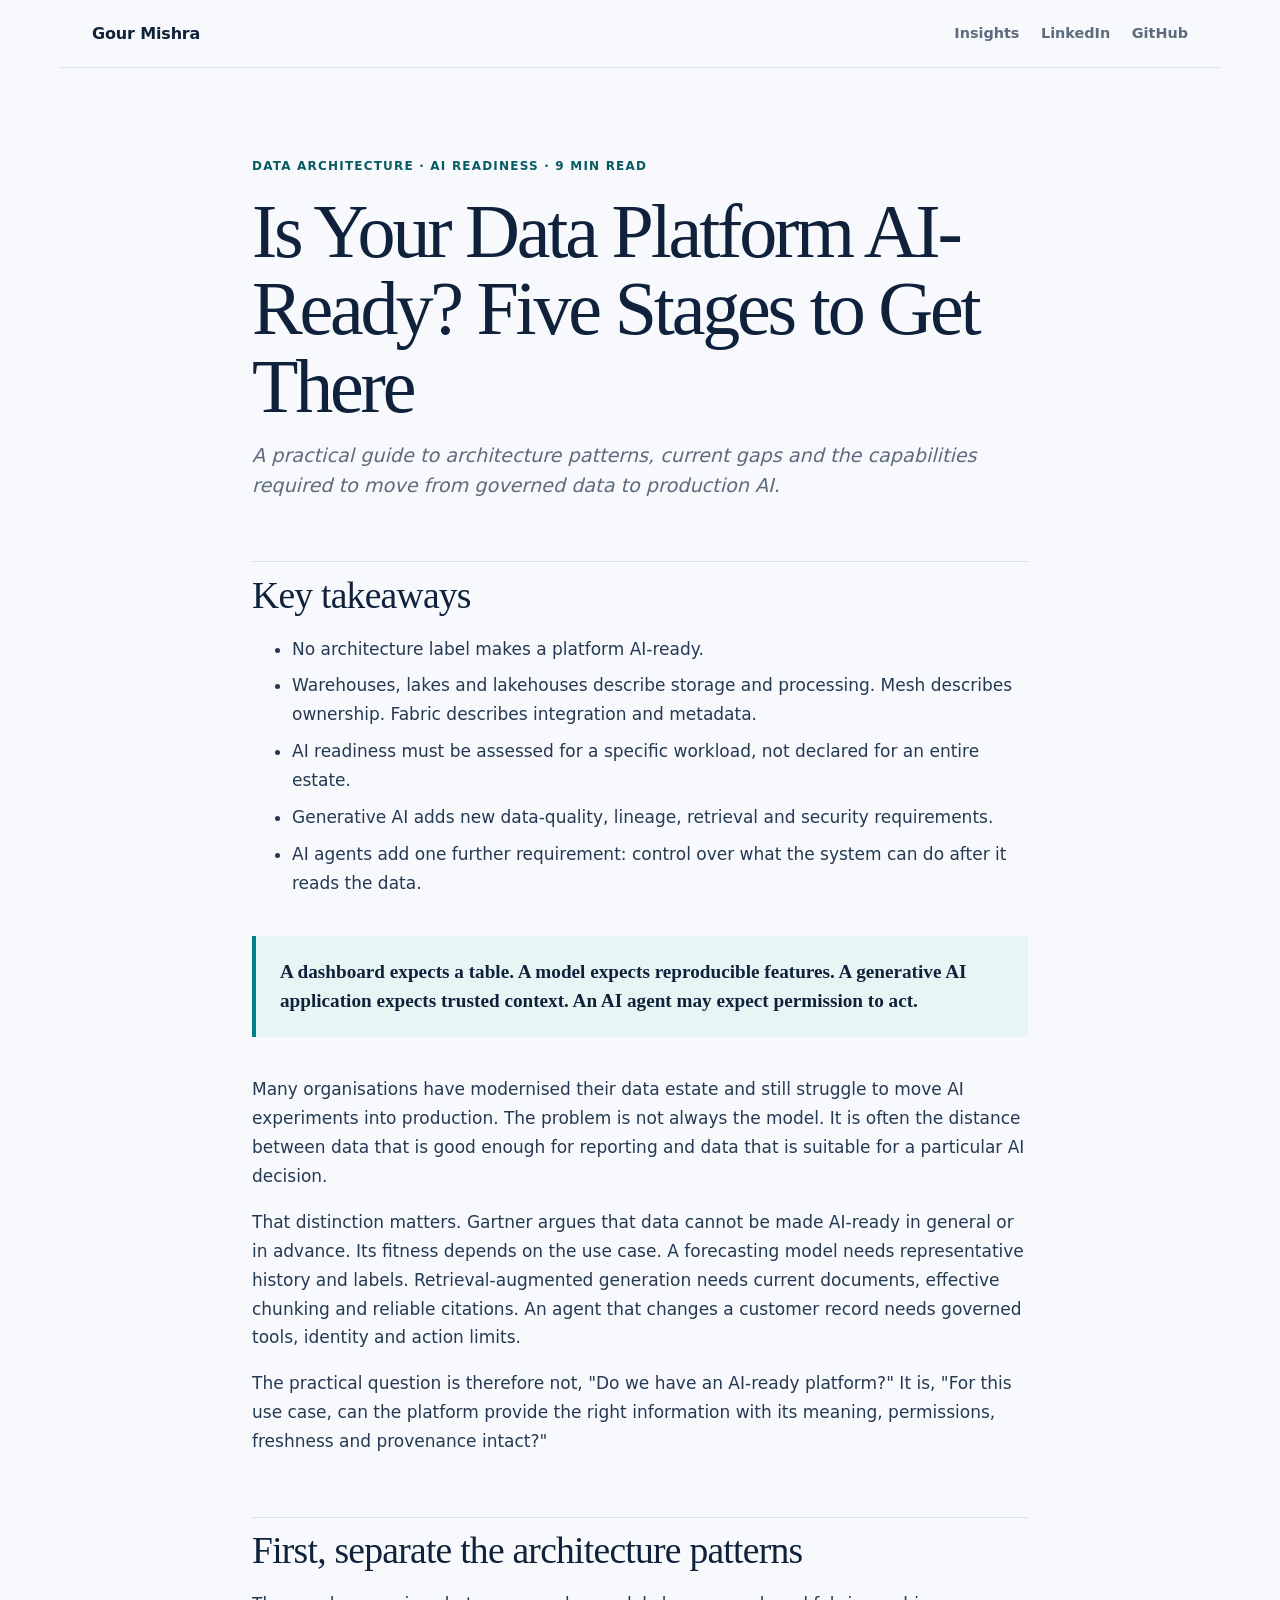
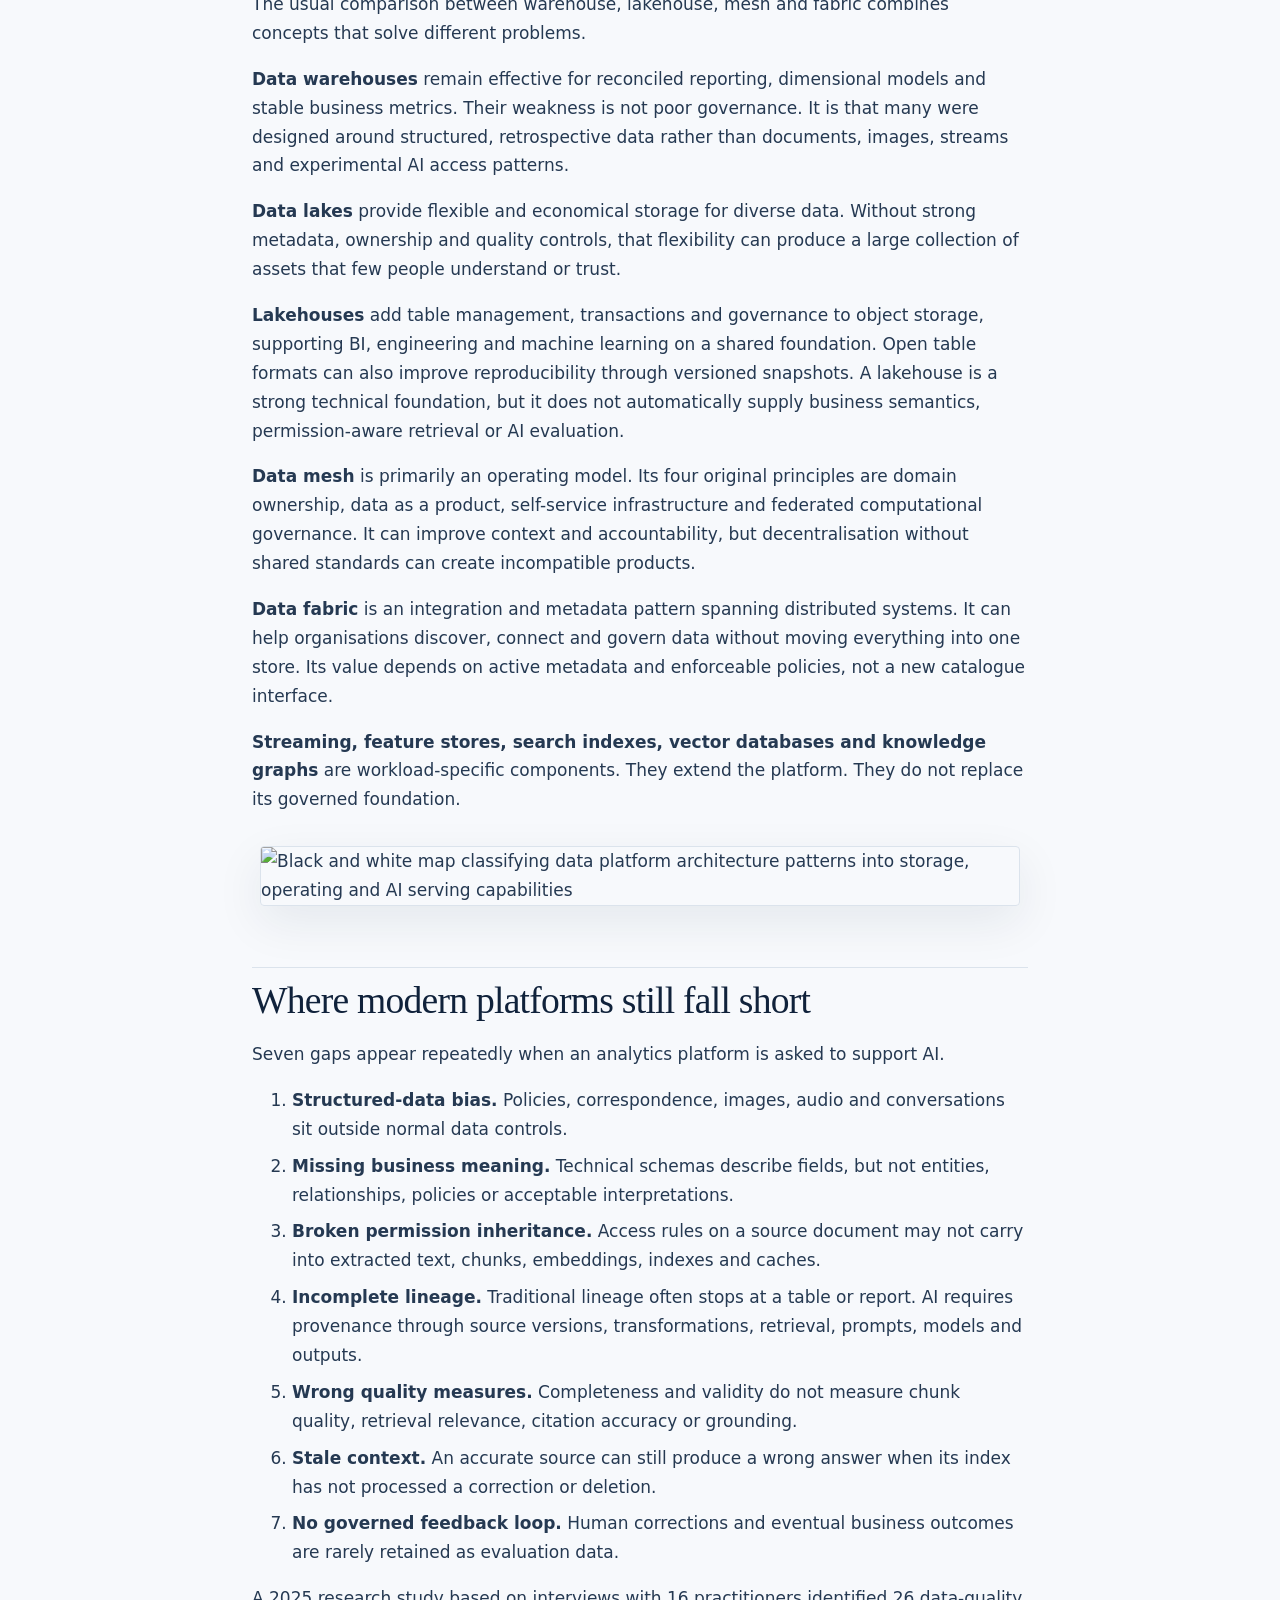
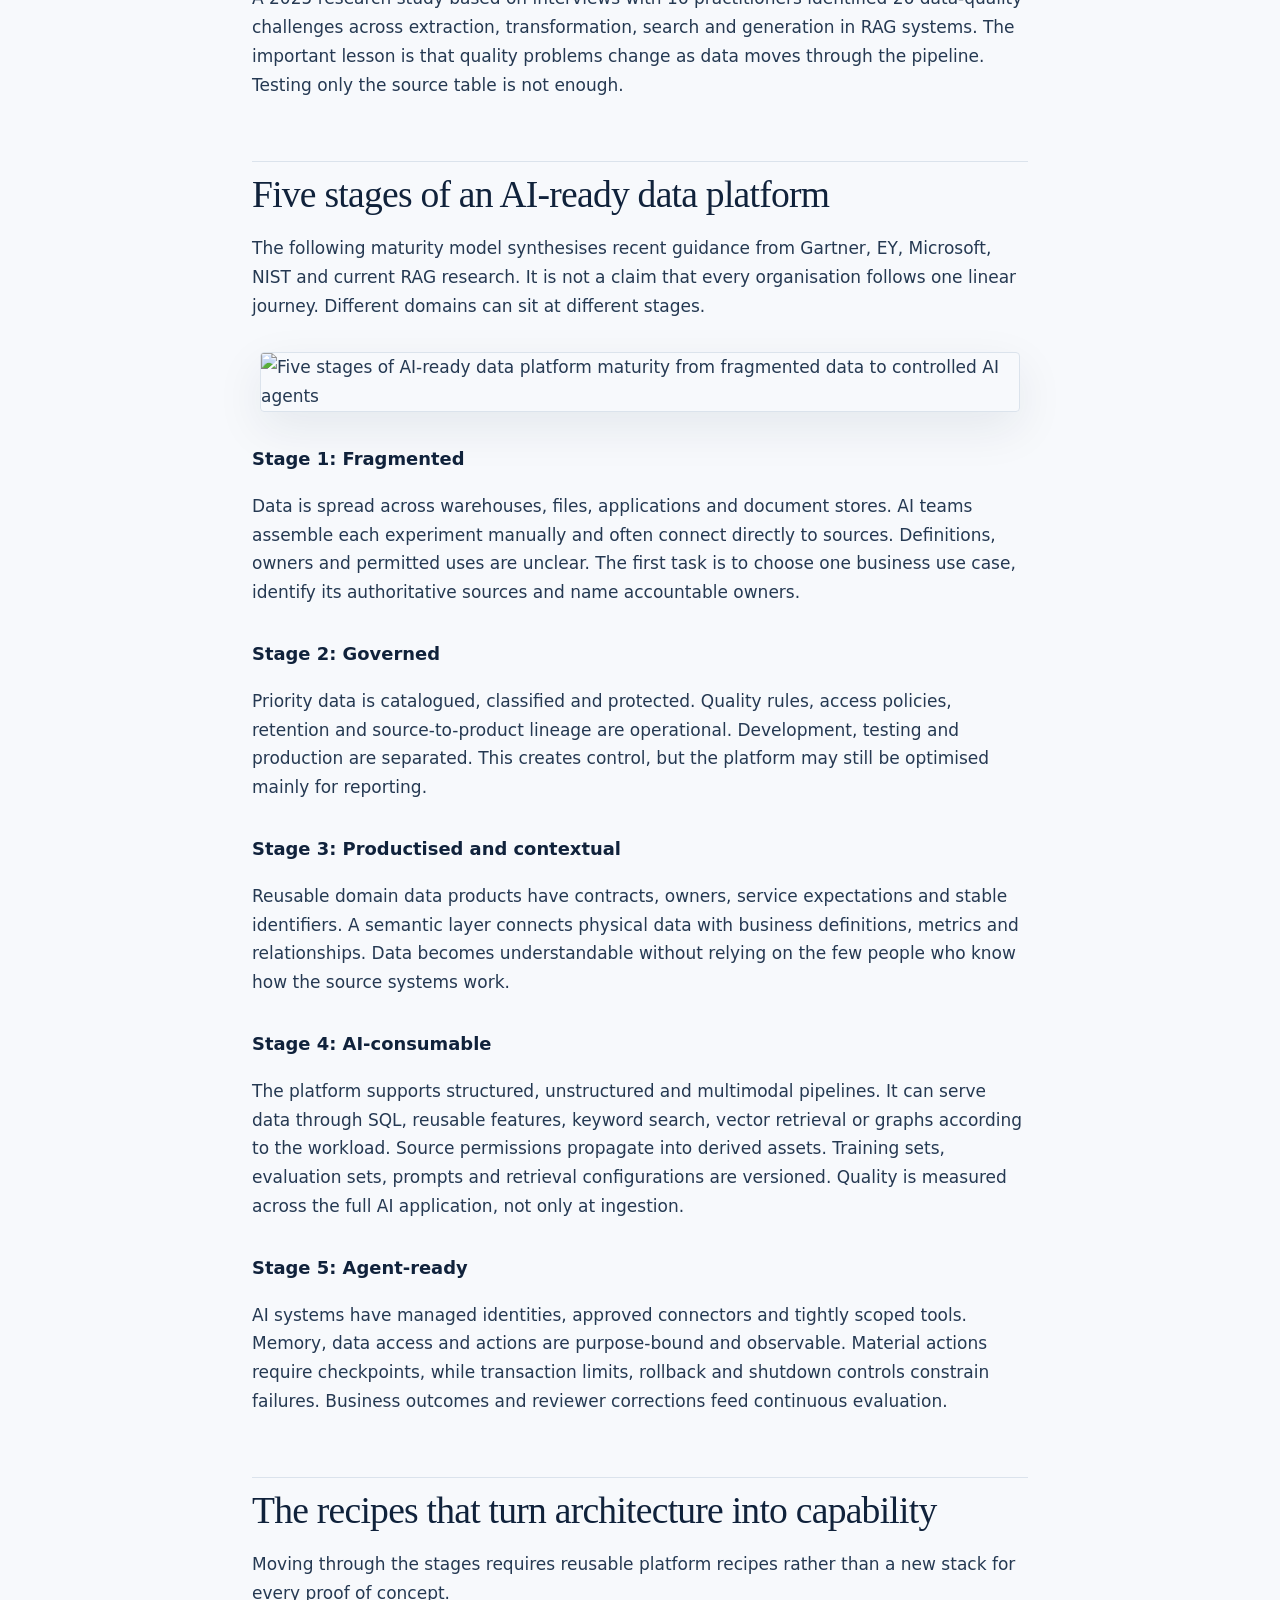
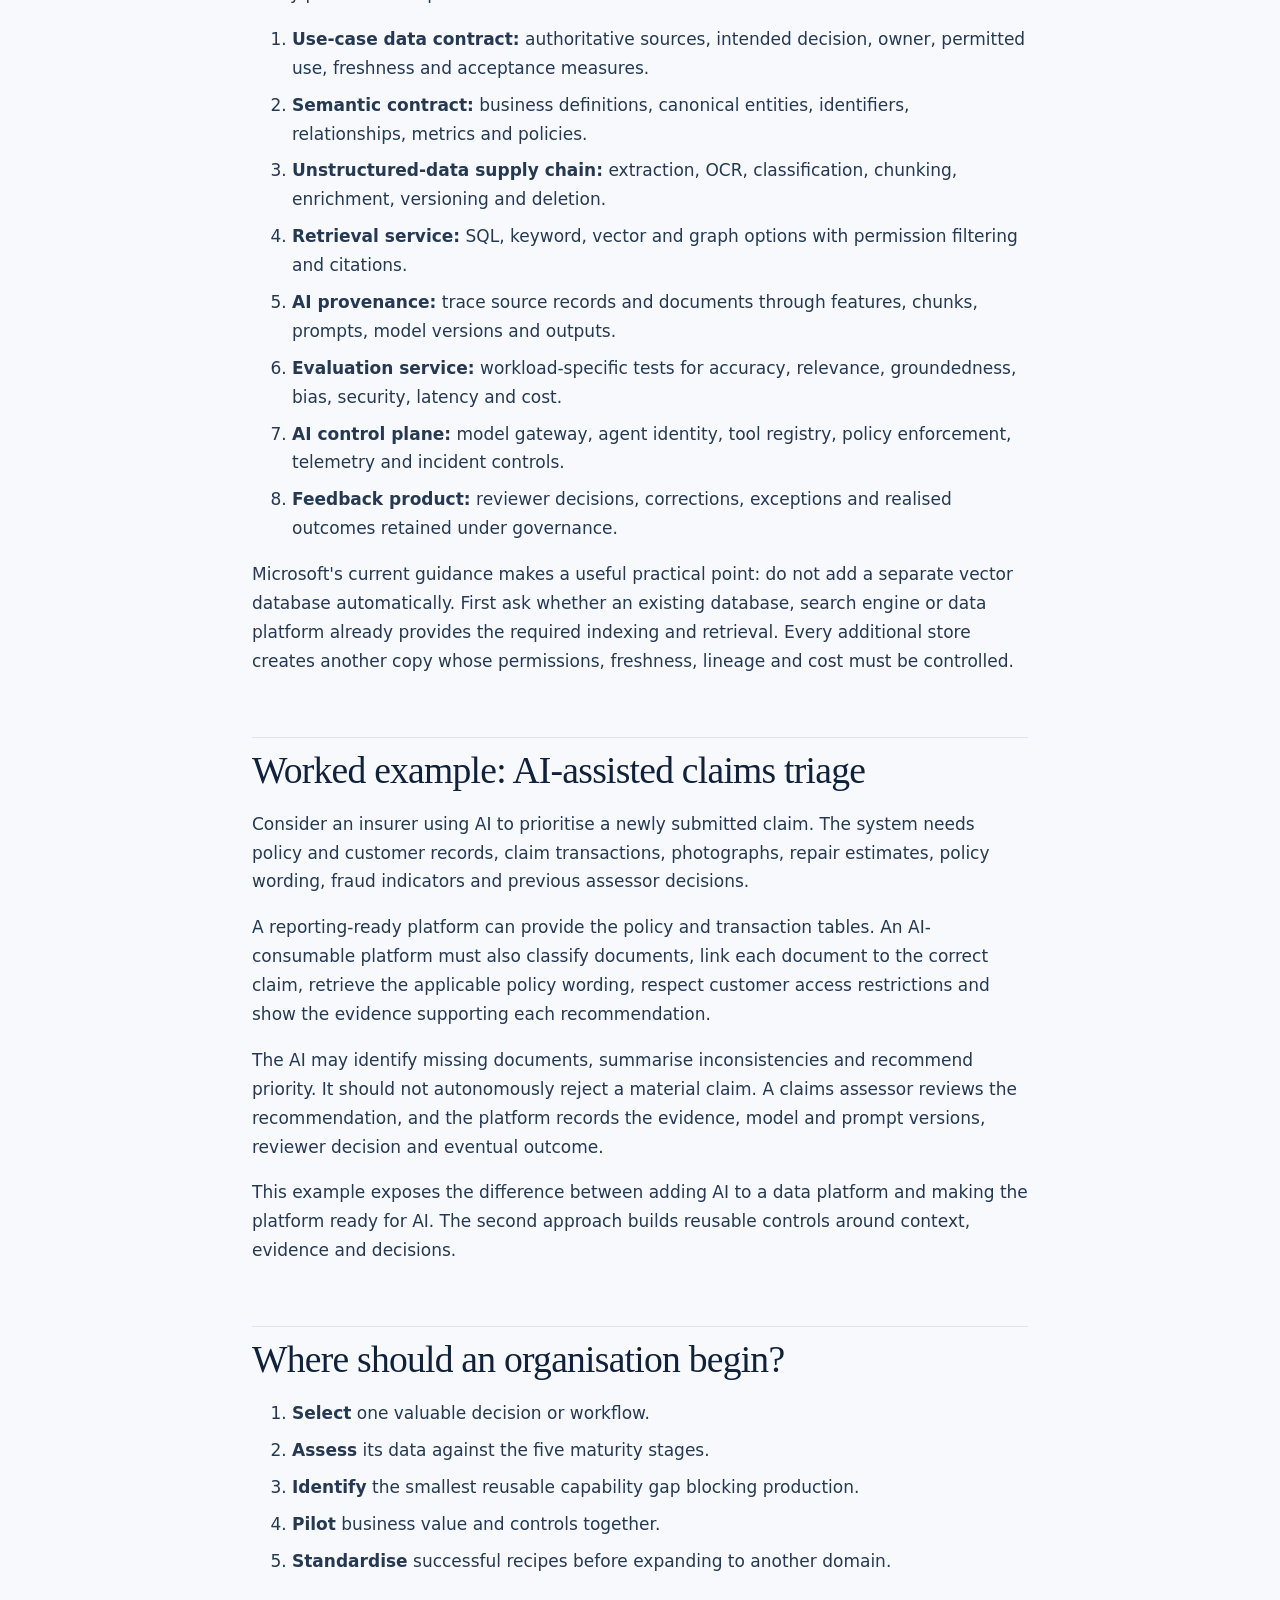
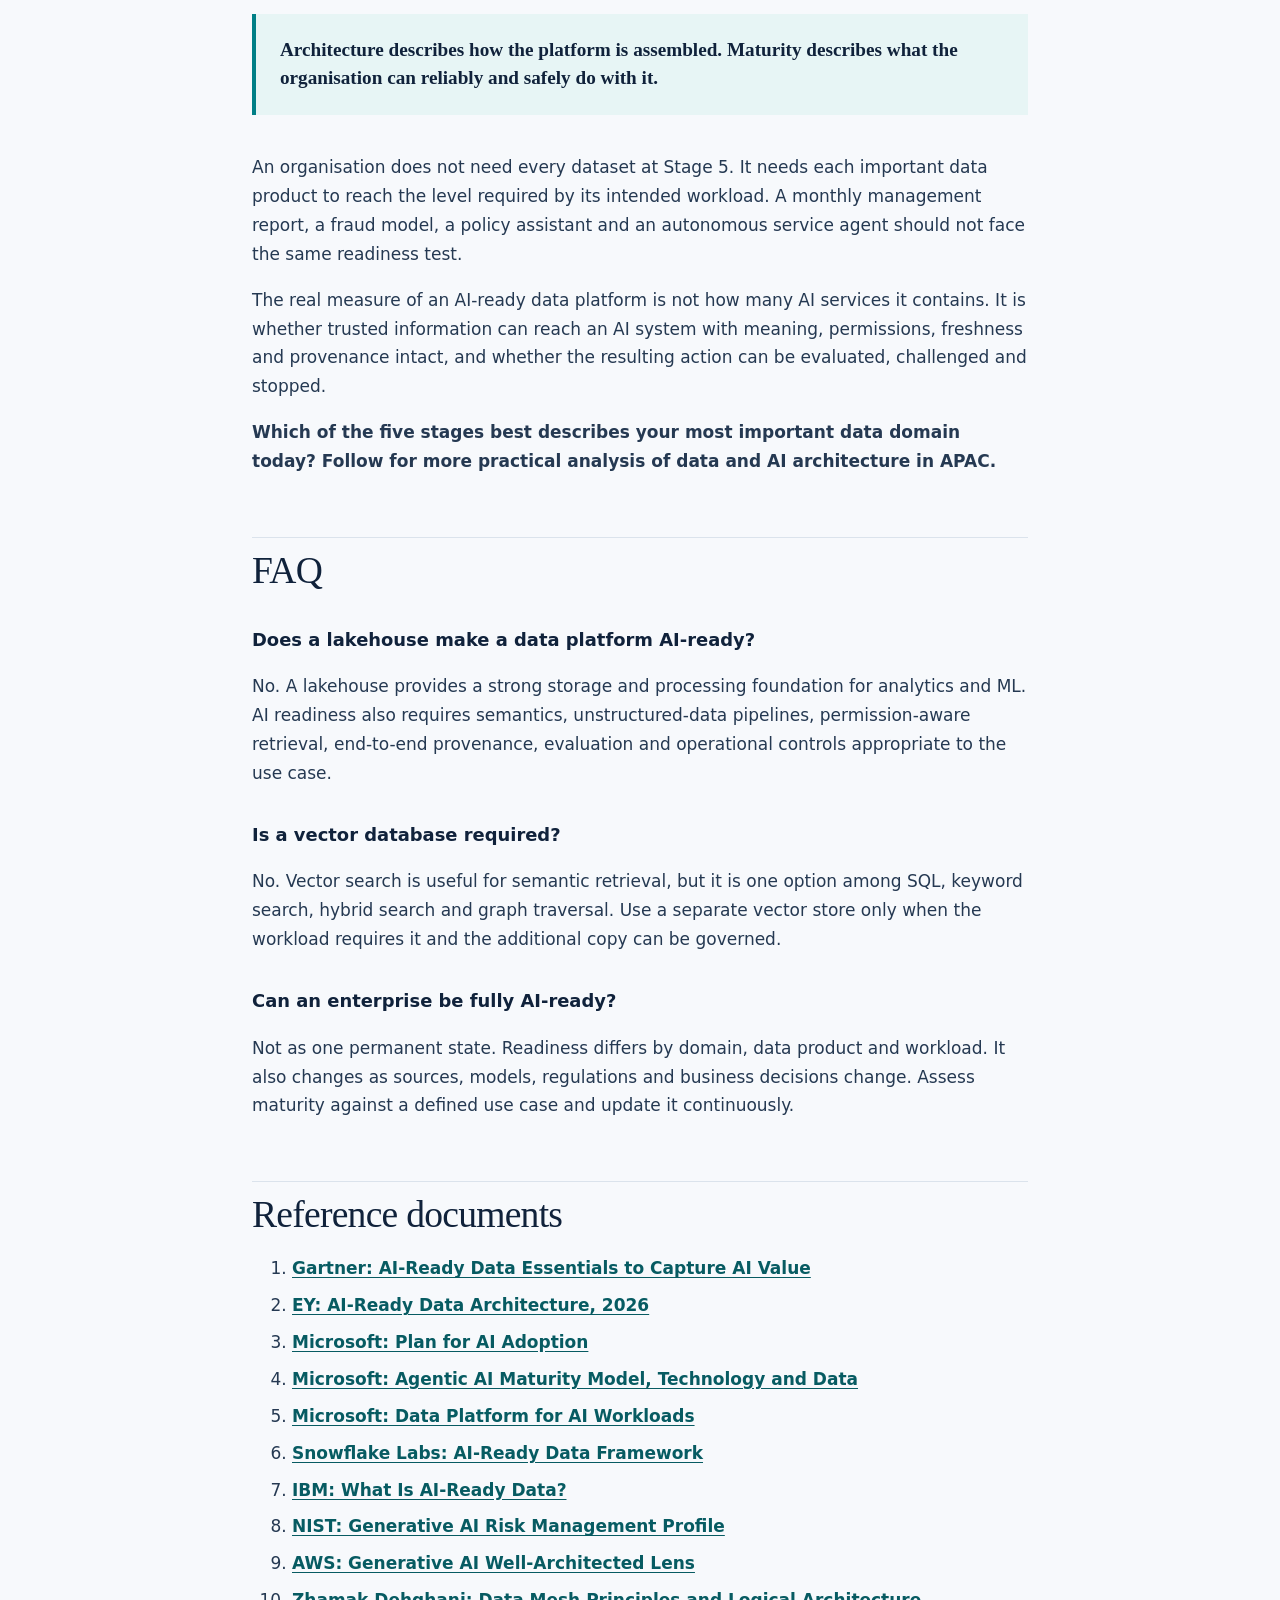
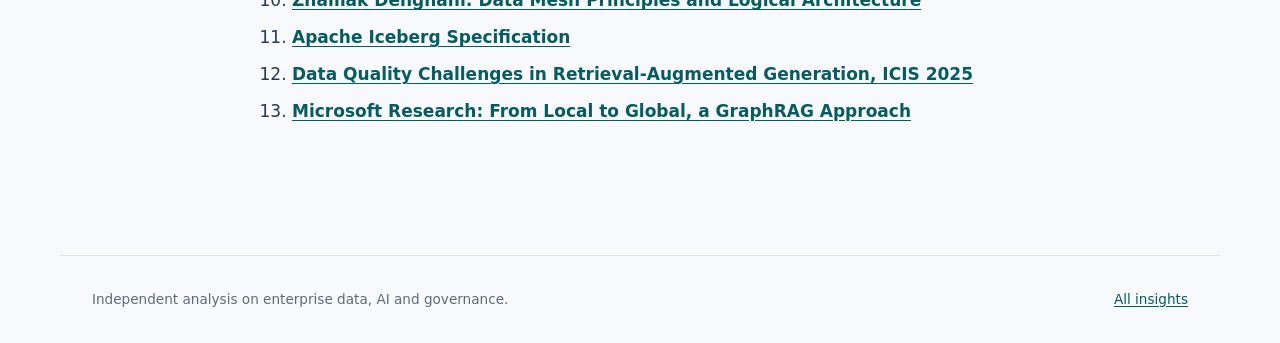
==== insights/ai-ready-data-platform/index.html @ 7d8f63cb "Add AI-ready data platform article" ====
<!doctype html>
<html lang="en-SG">
<head>
  <meta charset="utf-8">
  <meta name="viewport" content="width=device-width, initial-scale=1">
  <title>Is Your Data Platform AI-Ready? Five Stages to Get There</title>
  <meta name="description" content="A practical, research-backed guide to data platform architecture patterns and the five stages from governed data to agent-ready operations.">
  <meta name="author" content="Gour Mishra">
  <meta name="robots" content="index, follow, max-image-preview:large">
  <link rel="canonical" href="https://gcmishra7.github.io/insights/ai-ready-data-platform/">
  <meta property="og:type" content="article">
  <meta property="og:title" content="Is Your Data Platform AI-Ready? Five Stages to Get There">
  <meta property="og:description" content="Architecture patterns, common gaps and a practical maturity path from governed data to AI agents.">
  <meta property="og:url" content="https://gcmishra7.github.io/insights/ai-ready-data-platform/">
  <meta property="og:image" content="https://gcmishra7.github.io/assets/images/ai-ready-pattern-map.svg">
  <meta property="og:image:alt" content="Black and white map of data platform architecture patterns and AI readiness capabilities">
  <meta name="twitter:card" content="summary_large_image">
  <meta name="twitter:title" content="Is Your Data Platform AI-Ready? Five Stages to Get There">
  <meta name="twitter:description" content="Architecture patterns, common gaps and a practical maturity path from governed data to AI agents.">
  <meta name="twitter:image" content="https://gcmishra7.github.io/assets/images/ai-ready-pattern-map.svg">
  <link rel="stylesheet" href="/assets/css/style.css">
  <script type="application/ld+json">
  {
    "@context": "https://schema.org",
    "@type": "Article",
    "headline": "Is Your Data Platform AI-Ready? Five Stages to Get There",
    "description": "A practical, research-backed guide to data platform architecture patterns and the five stages from governed data to agent-ready operations.",
    "author": {"@type": "Person", "name": "Gour Mishra"},
    "datePublished": "2026-09-08",
    "dateModified": "2026-09-08",
    "mainEntityOfPage": "https://gcmishra7.github.io/insights/ai-ready-data-platform/",
    "image": "https://gcmishra7.github.io/assets/images/ai-ready-pattern-map.svg"
  }
  </script>
</head>
<body>
  <header class="site-header">
    <a class="brand" href="/">Gour Mishra</a>
    <nav aria-label="Primary navigation">
      <a href="/">Insights</a>
      <a href="https://www.linkedin.com/in/gourmishra">LinkedIn</a>
      <a href="https://github.com/gcmishra7">GitHub</a>
    </nav>
  </header>
  <main>
    <article class="article-shell">
      <div class="article-meta">Data architecture · AI readiness · 9 min read</div>
      <h1>Is Your Data Platform AI-Ready? Five Stages to Get There</h1>
      <p><em>A practical guide to architecture patterns, current gaps and the capabilities required to move from governed data to production AI.</em></p>

      <h2>Key takeaways</h2>
      <ul>
        <li>No architecture label makes a platform AI-ready.</li>
        <li>Warehouses, lakes and lakehouses describe storage and processing. Mesh describes ownership. Fabric describes integration and metadata.</li>
        <li>AI readiness must be assessed for a specific workload, not declared for an entire estate.</li>
        <li>Generative AI adds new data-quality, lineage, retrieval and security requirements.</li>
        <li>AI agents add one further requirement: control over what the system can do after it reads the data.</li>
      </ul>

      <blockquote><p><strong>A dashboard expects a table. A model expects reproducible features. A generative AI application expects trusted context. An AI agent may expect permission to act.</strong></p></blockquote>

      <p>Many organisations have modernised their data estate and still struggle to move AI experiments into production. The problem is not always the model. It is often the distance between data that is good enough for reporting and data that is suitable for a particular AI decision.</p>

      <p>That distinction matters. Gartner argues that data cannot be made AI-ready in general or in advance. Its fitness depends on the use case. A forecasting model needs representative history and labels. Retrieval-augmented generation needs current documents, effective chunking and reliable citations. An agent that changes a customer record needs governed tools, identity and action limits.</p>

      <p>The practical question is therefore not, "Do we have an AI-ready platform?" It is, "For this use case, can the platform provide the right information with its meaning, permissions, freshness and provenance intact?"</p>

      <h2>First, separate the architecture patterns</h2>
      <p>The usual comparison between warehouse, lakehouse, mesh and fabric combines concepts that solve different problems.</p>

      <p><strong>Data warehouses</strong> remain effective for reconciled reporting, dimensional models and stable business metrics. Their weakness is not poor governance. It is that many were designed around structured, retrospective data rather than documents, images, streams and experimental AI access patterns.</p>

      <p><strong>Data lakes</strong> provide flexible and economical storage for diverse data. Without strong metadata, ownership and quality controls, that flexibility can produce a large collection of assets that few people understand or trust.</p>

      <p><strong>Lakehouses</strong> add table management, transactions and governance to object storage, supporting BI, engineering and machine learning on a shared foundation. Open table formats can also improve reproducibility through versioned snapshots. A lakehouse is a strong technical foundation, but it does not automatically supply business semantics, permission-aware retrieval or AI evaluation.</p>

      <p><strong>Data mesh</strong> is primarily an operating model. Its four original principles are domain ownership, data as a product, self-service infrastructure and federated computational governance. It can improve context and accountability, but decentralisation without shared standards can create incompatible products.</p>

      <p><strong>Data fabric</strong> is an integration and metadata pattern spanning distributed systems. It can help organisations discover, connect and govern data without moving everything into one store. Its value depends on active metadata and enforceable policies, not a new catalogue interface.</p>

      <p><strong>Streaming, feature stores, search indexes, vector databases and knowledge graphs</strong> are workload-specific components. They extend the platform. They do not replace its governed foundation.</p>

      <p><img src="/assets/images/ai-ready-pattern-map.svg" alt="Black and white map classifying data platform architecture patterns into storage, operating and AI serving capabilities"></p>

      <h2>Where modern platforms still fall short</h2>
      <p>Seven gaps appear repeatedly when an analytics platform is asked to support AI.</p>

      <ol>
        <li><strong>Structured-data bias.</strong> Policies, correspondence, images, audio and conversations sit outside normal data controls.</li>
        <li><strong>Missing business meaning.</strong> Technical schemas describe fields, but not entities, relationships, policies or acceptable interpretations.</li>
        <li><strong>Broken permission inheritance.</strong> Access rules on a source document may not carry into extracted text, chunks, embeddings, indexes and caches.</li>
        <li><strong>Incomplete lineage.</strong> Traditional lineage often stops at a table or report. AI requires provenance through source versions, transformations, retrieval, prompts, models and outputs.</li>
        <li><strong>Wrong quality measures.</strong> Completeness and validity do not measure chunk quality, retrieval relevance, citation accuracy or grounding.</li>
        <li><strong>Stale context.</strong> An accurate source can still produce a wrong answer when its index has not processed a correction or deletion.</li>
        <li><strong>No governed feedback loop.</strong> Human corrections and eventual business outcomes are rarely retained as evaluation data.</li>
      </ol>

      <p>A 2025 research study based on interviews with 16 practitioners identified 26 data-quality challenges across extraction, transformation, search and generation in RAG systems. The important lesson is that quality problems change as data moves through the pipeline. Testing only the source table is not enough.</p>

      <h2>Five stages of an AI-ready data platform</h2>
      <p>The following maturity model synthesises recent guidance from Gartner, EY, Microsoft, NIST and current RAG research. It is not a claim that every organisation follows one linear journey. Different domains can sit at different stages.</p>

      <p><img src="/assets/images/ai-ready-five-stages.svg" alt="Five stages of AI-ready data platform maturity from fragmented data to controlled AI agents"></p>

      <h3>Stage 1: Fragmented</h3>
      <p>Data is spread across warehouses, files, applications and document stores. AI teams assemble each experiment manually and often connect directly to sources. Definitions, owners and permitted uses are unclear. The first task is to choose one business use case, identify its authoritative sources and name accountable owners.</p>

      <h3>Stage 2: Governed</h3>
      <p>Priority data is catalogued, classified and protected. Quality rules, access policies, retention and source-to-product lineage are operational. Development, testing and production are separated. This creates control, but the platform may still be optimised mainly for reporting.</p>

      <h3>Stage 3: Productised and contextual</h3>
      <p>Reusable domain data products have contracts, owners, service expectations and stable identifiers. A semantic layer connects physical data with business definitions, metrics and relationships. Data becomes understandable without relying on the few people who know how the source systems work.</p>

      <h3>Stage 4: AI-consumable</h3>
      <p>The platform supports structured, unstructured and multimodal pipelines. It can serve data through SQL, reusable features, keyword search, vector retrieval or graphs according to the workload. Source permissions propagate into derived assets. Training sets, evaluation sets, prompts and retrieval configurations are versioned. Quality is measured across the full AI application, not only at ingestion.</p>

      <h3>Stage 5: Agent-ready</h3>
      <p>AI systems have managed identities, approved connectors and tightly scoped tools. Memory, data access and actions are purpose-bound and observable. Material actions require checkpoints, while transaction limits, rollback and shutdown controls constrain failures. Business outcomes and reviewer corrections feed continuous evaluation.</p>

      <h2>The recipes that turn architecture into capability</h2>
      <p>Moving through the stages requires reusable platform recipes rather than a new stack for every proof of concept.</p>

      <ol>
        <li><strong>Use-case data contract:</strong> authoritative sources, intended decision, owner, permitted use, freshness and acceptance measures.</li>
        <li><strong>Semantic contract:</strong> business definitions, canonical entities, identifiers, relationships, metrics and policies.</li>
        <li><strong>Unstructured-data supply chain:</strong> extraction, OCR, classification, chunking, enrichment, versioning and deletion.</li>
        <li><strong>Retrieval service:</strong> SQL, keyword, vector and graph options with permission filtering and citations.</li>
        <li><strong>AI provenance:</strong> trace source records and documents through features, chunks, prompts, model versions and outputs.</li>
        <li><strong>Evaluation service:</strong> workload-specific tests for accuracy, relevance, groundedness, bias, security, latency and cost.</li>
        <li><strong>AI control plane:</strong> model gateway, agent identity, tool registry, policy enforcement, telemetry and incident controls.</li>
        <li><strong>Feedback product:</strong> reviewer decisions, corrections, exceptions and realised outcomes retained under governance.</li>
      </ol>

      <p>Microsoft's current guidance makes a useful practical point: do not add a separate vector database automatically. First ask whether an existing database, search engine or data platform already provides the required indexing and retrieval. Every additional store creates another copy whose permissions, freshness, lineage and cost must be controlled.</p>

      <h2>Worked example: AI-assisted claims triage</h2>
      <p>Consider an insurer using AI to prioritise a newly submitted claim. The system needs policy and customer records, claim transactions, photographs, repair estimates, policy wording, fraud indicators and previous assessor decisions.</p>

      <p>A reporting-ready platform can provide the policy and transaction tables. An AI-consumable platform must also classify documents, link each document to the correct claim, retrieve the applicable policy wording, respect customer access restrictions and show the evidence supporting each recommendation.</p>

      <p>The AI may identify missing documents, summarise inconsistencies and recommend priority. It should not autonomously reject a material claim. A claims assessor reviews the recommendation, and the platform records the evidence, model and prompt versions, reviewer decision and eventual outcome.</p>

      <p>This example exposes the difference between adding AI to a data platform and making the platform ready for AI. The second approach builds reusable controls around context, evidence and decisions.</p>

      <h2>Where should an organisation begin?</h2>
      <ol>
        <li><strong>Select</strong> one valuable decision or workflow.</li>
        <li><strong>Assess</strong> its data against the five maturity stages.</li>
        <li><strong>Identify</strong> the smallest reusable capability gap blocking production.</li>
        <li><strong>Pilot</strong> business value and controls together.</li>
        <li><strong>Standardise</strong> successful recipes before expanding to another domain.</li>
      </ol>

      <blockquote><p><strong>Architecture describes how the platform is assembled. Maturity describes what the organisation can reliably and safely do with it.</strong></p></blockquote>

      <p>An organisation does not need every dataset at Stage 5. It needs each important data product to reach the level required by its intended workload. A monthly management report, a fraud model, a policy assistant and an autonomous service agent should not face the same readiness test.</p>

      <p>The real measure of an AI-ready data platform is not how many AI services it contains. It is whether trusted information can reach an AI system with meaning, permissions, freshness and provenance intact, and whether the resulting action can be evaluated, challenged and stopped.</p>

      <p><strong>Which of the five stages best describes your most important data domain today? Follow for more practical analysis of data and AI architecture in APAC.</strong></p>

      <h2>FAQ</h2>
      <h3>Does a lakehouse make a data platform AI-ready?</h3>
      <p>No. A lakehouse provides a strong storage and processing foundation for analytics and ML. AI readiness also requires semantics, unstructured-data pipelines, permission-aware retrieval, end-to-end provenance, evaluation and operational controls appropriate to the use case.</p>

      <h3>Is a vector database required?</h3>
      <p>No. Vector search is useful for semantic retrieval, but it is one option among SQL, keyword search, hybrid search and graph traversal. Use a separate vector store only when the workload requires it and the additional copy can be governed.</p>

      <h3>Can an enterprise be fully AI-ready?</h3>
      <p>Not as one permanent state. Readiness differs by domain, data product and workload. It also changes as sources, models, regulations and business decisions change. Assess maturity against a defined use case and update it continuously.</p>

      <h2>Reference documents</h2>
      <ol>
        <li><a href="https://www.gartner.com/en/articles/ai-ready-data">Gartner: AI-Ready Data Essentials to Capture AI Value</a></li>
        <li><a href="https://www.ey.com/content/dam/ey-unified-site/ey-com/en-gl/technical/documents/ey-gl-ai-ready-data-architecture-07-2026.pdf">EY: AI-Ready Data Architecture, 2026</a></li>
        <li><a href="https://learn.microsoft.com/en-us/azure/cloud-adoption-framework/ai/plan">Microsoft: Plan for AI Adoption</a></li>
        <li><a href="https://learn.microsoft.com/en-us/agents/adoption-maturity-model/maturity-model-technology">Microsoft: Agentic AI Maturity Model, Technology and Data</a></li>
        <li><a href="https://learn.microsoft.com/en-us/azure/well-architected/ai/data-platform">Microsoft: Data Platform for AI Workloads</a></li>
        <li><a href="https://github.com/Snowflake-Labs/ai-ready-data">Snowflake Labs: AI-Ready Data Framework</a></li>
        <li><a href="https://www.ibm.com/think/topics/ai-ready-data">IBM: What Is AI-Ready Data?</a></li>
        <li><a href="https://nvlpubs.nist.gov/nistpubs/ai/NIST.AI.600-1.pdf">NIST: Generative AI Risk Management Profile</a></li>
        <li><a href="https://docs.aws.amazon.com/wellarchitected/latest/generative-ai-lens/generative-ai-lens.html">AWS: Generative AI Well-Architected Lens</a></li>
        <li><a href="https://martinfowler.com/articles/data-mesh-principles.html">Zhamak Dehghani: Data Mesh Principles and Logical Architecture</a></li>
        <li><a href="https://iceberg.apache.org/spec/">Apache Iceberg Specification</a></li>
        <li><a href="https://arxiv.org/pdf/2510.00552">Data Quality Challenges in Retrieval-Augmented Generation, ICIS 2025</a></li>
        <li><a href="https://arxiv.org/abs/2404.16130">Microsoft Research: From Local to Global, a GraphRAG Approach</a></li>
      </ol>
    </article>
  </main>
  <footer class="site-footer">
    <span>Independent analysis on enterprise data, AI and governance.</span>
    <a href="/">All insights</a>
  </footer>
</body>
</html>
---- assets/css/style.css ----
:root {
  --ink: #10223b;
  --muted: #5d6b7d;
  --paper: #f7f9fc;
  --white: #ffffff;
  --line: #dbe3ec;
  --accent: #007f86;
  --accent-dark: #075b62;
  --quote: #e7f5f5;
  --max: 1160px;
  color-scheme: light;
}

* { box-sizing: border-box; }

html { scroll-behavior: smooth; }

body {
  margin: 0;
  color: var(--ink);
  background: var(--paper);
  font-family: Inter, ui-sans-serif, system-ui, -apple-system, BlinkMacSystemFont, "Segoe UI", sans-serif;
  font-size: 17px;
  line-height: 1.7;
}

a { color: var(--accent-dark); text-underline-offset: 0.18em; }
a:hover { color: var(--accent); }
img { display: block; max-width: 100%; height: auto; }

.site-header {
  max-width: var(--max);
  margin: 0 auto;
  padding: 1.25rem 2rem;
  display: flex;
  justify-content: space-between;
  align-items: center;
  border-bottom: 1px solid var(--line);
}

.brand {
  color: var(--ink);
  font-size: 1rem;
  font-weight: 760;
  letter-spacing: -0.01em;
  text-decoration: none;
}

nav { display: flex; gap: 1.35rem; }
nav a { color: var(--muted); font-size: 0.9rem; font-weight: 650; text-decoration: none; }
nav a:hover, nav a[aria-current="page"] { color: var(--ink); }

main { min-height: calc(100vh - 12rem); }

.intro {
  max-width: var(--max);
  margin: 0 auto;
  padding: 6rem 2rem 4.5rem;
  display: grid;
  grid-template-columns: minmax(0, 1.7fr) minmax(16rem, 0.8fr);
  column-gap: 5rem;
  align-items: end;
}

.eyebrow, .section-label, .topic, .article-meta {
  color: var(--accent-dark);
  font-size: 0.75rem;
  font-weight: 780;
  letter-spacing: 0.1em;
  text-transform: uppercase;
}

.eyebrow { grid-column: 1 / -1; margin: 0 0 1rem; }
.intro h1 {
  margin: 0;
  max-width: 18ch;
  font-family: Georgia, "Times New Roman", serif;
  font-size: clamp(2.7rem, 6vw, 5.4rem);
  font-weight: 500;
  line-height: 0.98;
  letter-spacing: -0.045em;
}
.intro-copy { margin: 0 0 0.35rem; color: var(--muted); font-size: 1.08rem; }

.featured {
  max-width: var(--max);
  margin: 0 auto;
  padding: 0 2rem 6rem;
}
.section-label { padding-bottom: 0.8rem; border-bottom: 1px solid var(--line); }
.feature-card {
  display: grid;
  grid-template-columns: 1fr 1fr;
  gap: 3rem;
  align-items: center;
  margin-top: 1.5rem;
  padding: 1.25rem;
  color: inherit;
  background: var(--white);
  border: 1px solid var(--line);
  border-radius: 0.35rem;
  box-shadow: 0 16px 45px rgba(16, 34, 59, 0.07);
  text-decoration: none;
  transition: transform 180ms ease, box-shadow 180ms ease;
}
.feature-card:hover { color: inherit; transform: translateY(-3px); box-shadow: 0 20px 55px rgba(16, 34, 59, 0.11); }
.feature-copy { padding: 1rem 0.75rem 1rem 1rem; }
.feature-copy h2 {
  margin: 0.55rem 0 1rem;
  font-family: Georgia, "Times New Roman", serif;
  font-size: clamp(1.8rem, 3.5vw, 3rem);
  font-weight: 500;
  line-height: 1.08;
  letter-spacing: -0.025em;
}
.feature-copy p { color: var(--muted); }
.feature-card img { width: 100%; border-radius: 0.2rem; }
.read-link { display: inline-block; margin-top: 0.75rem; color: var(--accent-dark); font-size: 0.9rem; font-weight: 760; }

.article-shell {
  max-width: 840px;
  margin: 0 auto;
  padding: 5.5rem 2rem 7rem;
}
.article-meta { margin-bottom: 1rem; }
.article-shell h1 {
  margin: 0 0 1rem;
  font-family: Georgia, "Times New Roman", serif;
  font-size: clamp(2.6rem, 6vw, 4.75rem);
  font-weight: 500;
  line-height: 1.02;
  letter-spacing: -0.042em;
}
.article-shell h1 + p { margin: 0 0 2.3rem; color: var(--muted); font-size: 1.2rem; line-height: 1.55; }
.article-shell h2 {
  margin: 3.8rem 0 1rem;
  padding-top: 0.7rem;
  border-top: 1px solid var(--line);
  font-family: Georgia, "Times New Roman", serif;
  font-size: clamp(1.7rem, 4vw, 2.35rem);
  font-weight: 500;
  line-height: 1.17;
  letter-spacing: -0.02em;
}
.article-shell h3 { margin: 2rem 0 0.5rem; font-size: 1.12rem; }
.article-shell p, .article-shell li { color: #253952; }
.article-shell li { margin: 0.5rem 0; }
.article-shell blockquote {
  margin: 2.4rem 0;
  padding: 1.35rem 1.5rem;
  background: var(--quote);
  border-left: 4px solid var(--accent);
  font-family: Georgia, "Times New Roman", serif;
  font-size: 1.2rem;
  line-height: 1.5;
}
.article-shell blockquote p { margin: 0; color: var(--ink); }
.article-shell img {
  width: min(760px, 100%);
  max-width: 100%;
  margin: 2rem auto;
  border: 1px solid var(--line);
  border-radius: 0.25rem;
  box-shadow: 0 16px 48px rgba(16, 34, 59, 0.08);
}
.article-shell a { font-weight: 600; }

.site-footer {
  max-width: var(--max);
  margin: 0 auto;
  padding: 2rem;
  display: flex;
  justify-content: space-between;
  gap: 1.5rem;
  border-top: 1px solid var(--line);
  color: var(--muted);
  font-size: 0.85rem;
}

@media (max-width: 760px) {
  body { font-size: 16px; }
  .site-header { padding: 1rem 1.1rem; }
  nav { gap: 0.85rem; }
  nav a { font-size: 0.82rem; }
  .intro { grid-template-columns: 1fr; gap: 1.6rem; padding: 4rem 1.25rem 3rem; }
  .featured { padding: 0 1.25rem 4rem; }
  .feature-card { grid-template-columns: 1fr; gap: 1rem; padding: 0.8rem; }
  .feature-copy { padding: 0.8rem; }
  .article-shell { padding: 3.5rem 1.2rem 5rem; }
  .article-shell img { width: 100%; }
  .site-footer { flex-direction: column; padding: 1.5rem 1.1rem; }
}

@media (prefers-reduced-motion: reduce) {
  html { scroll-behavior: auto; }
  .feature-card { transition: none; }
}
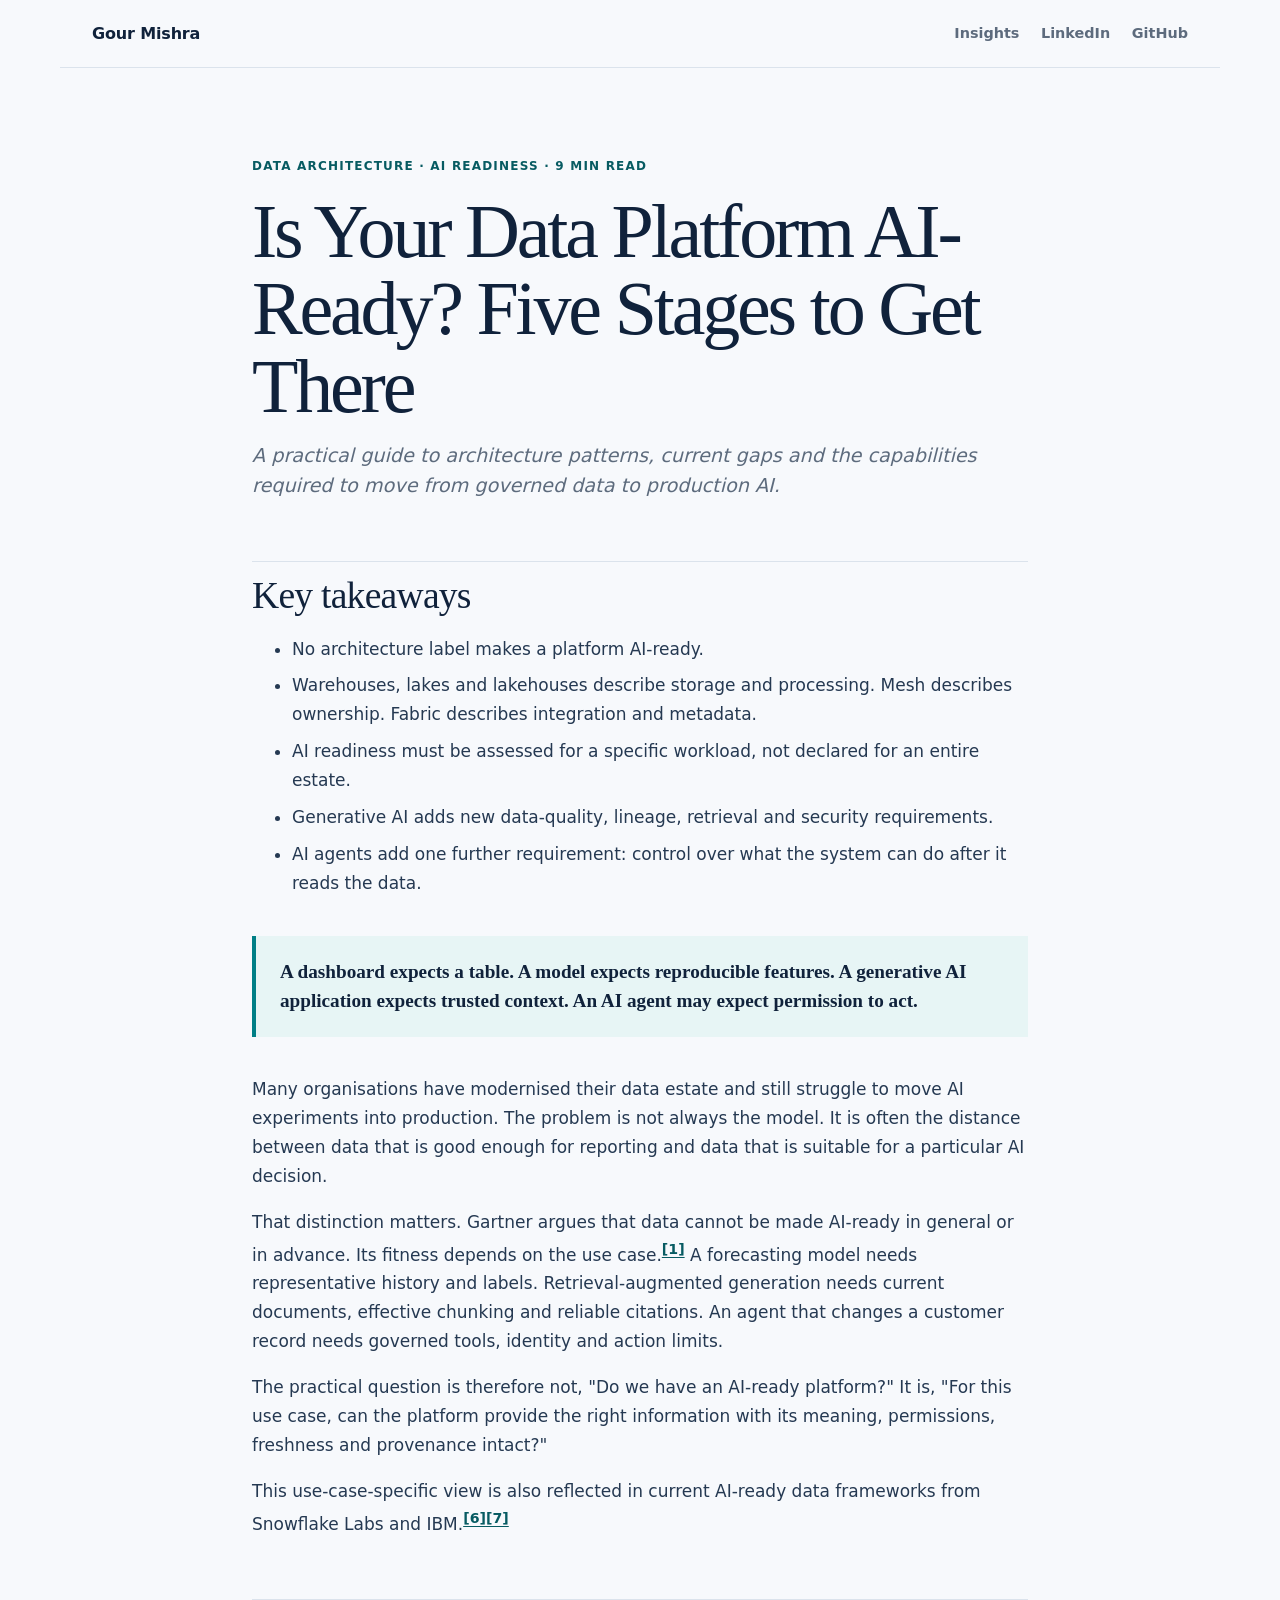
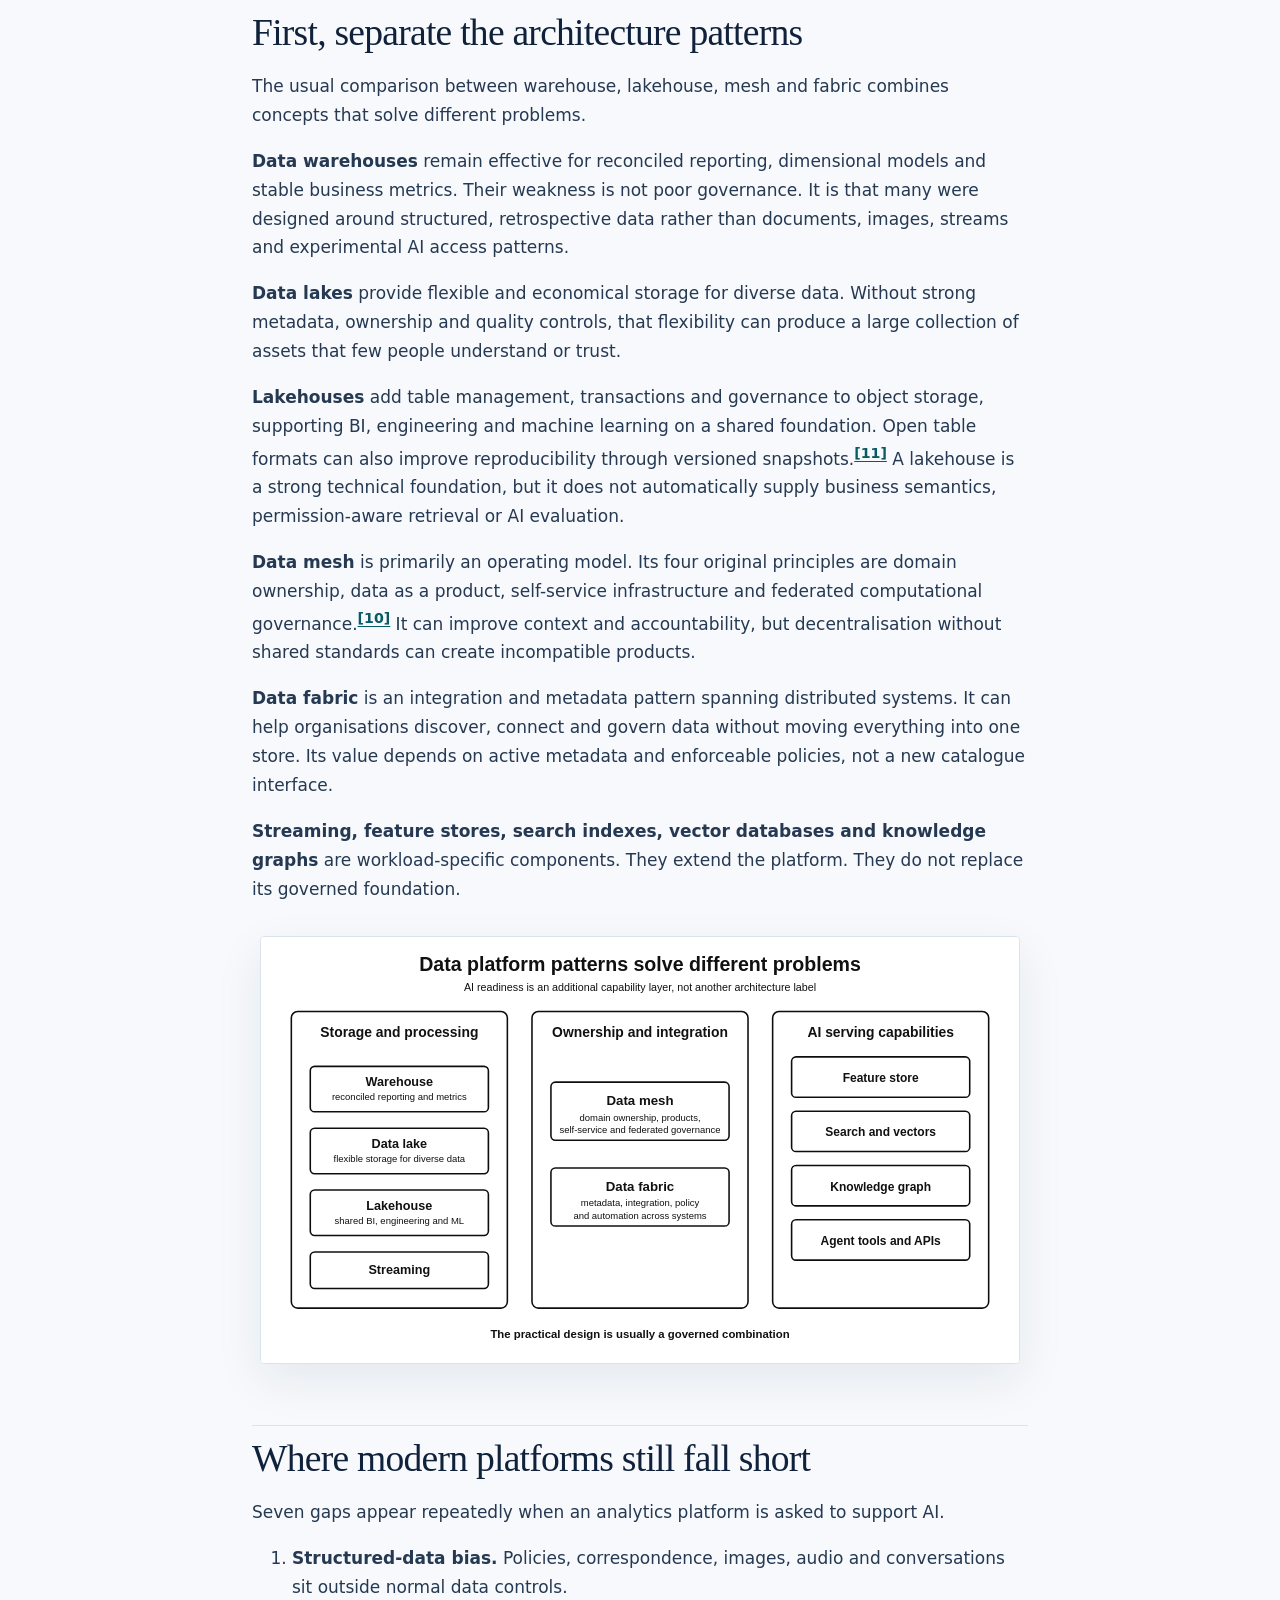
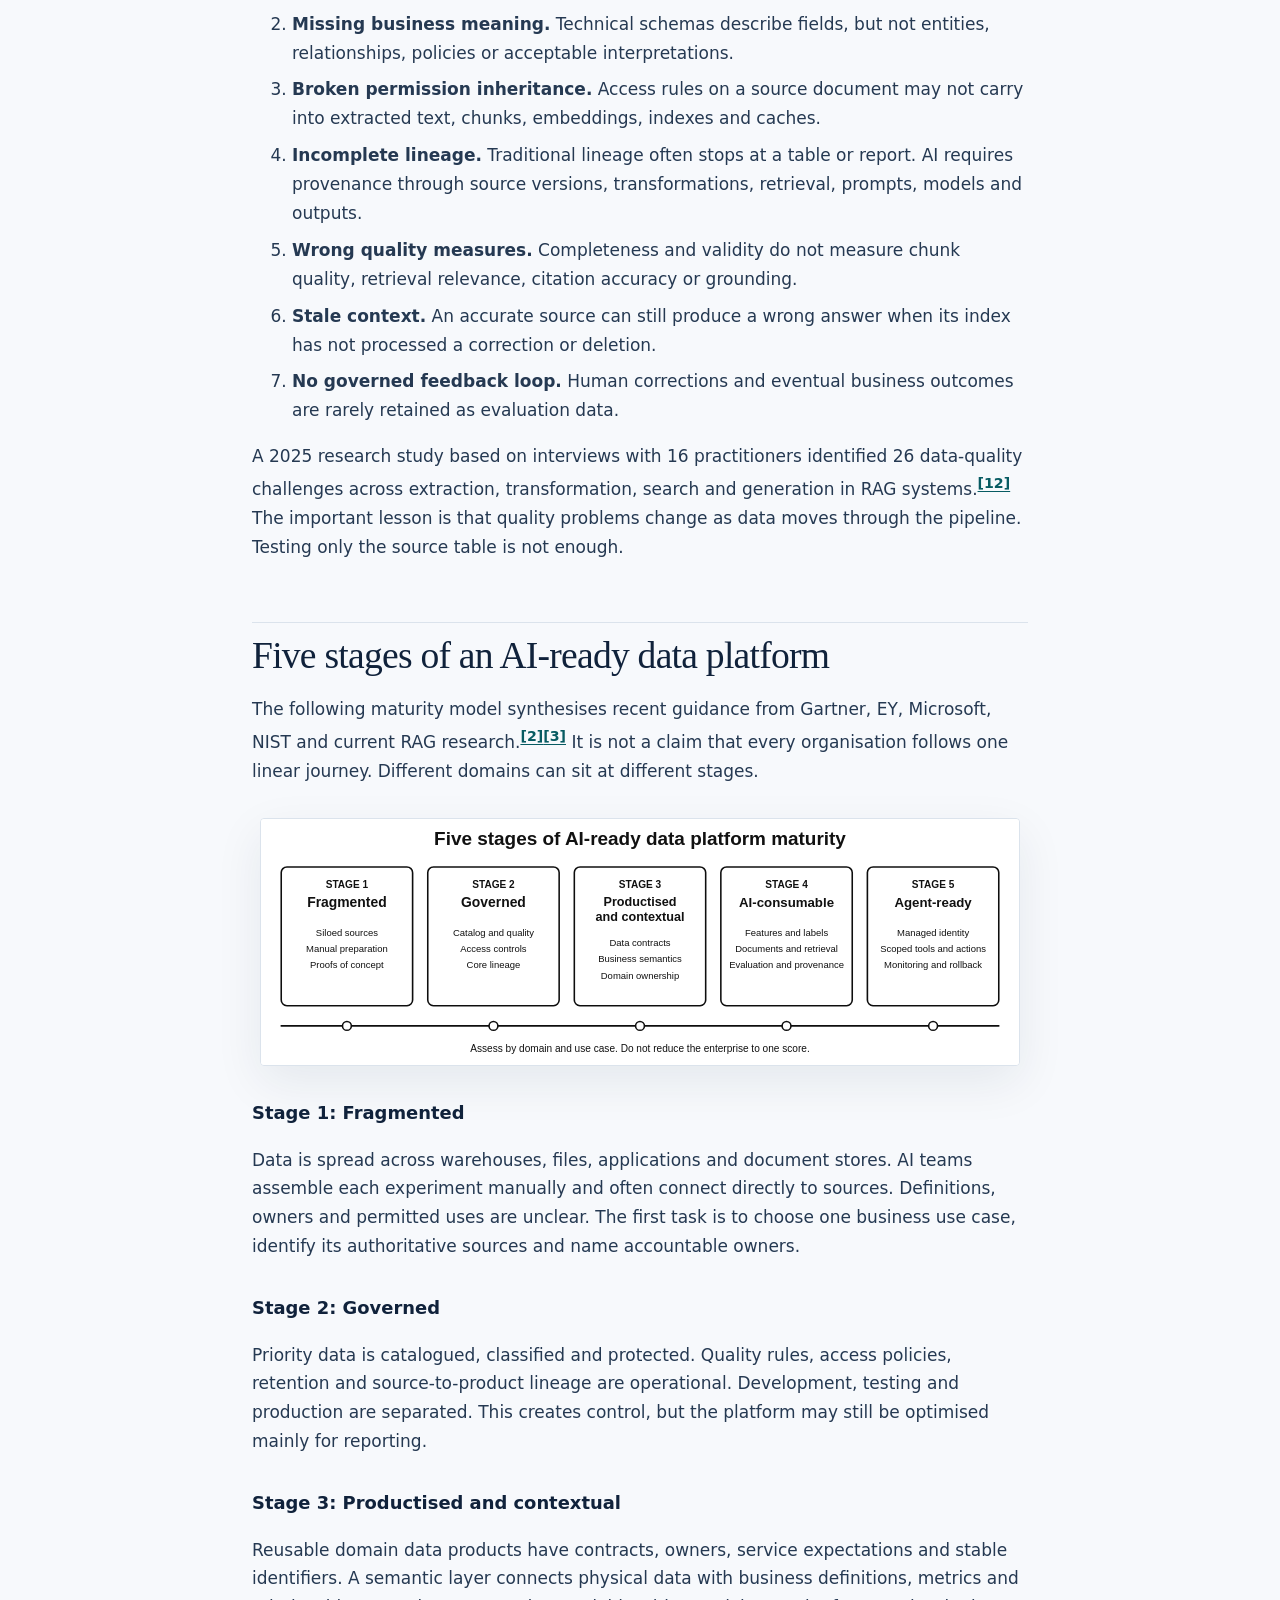
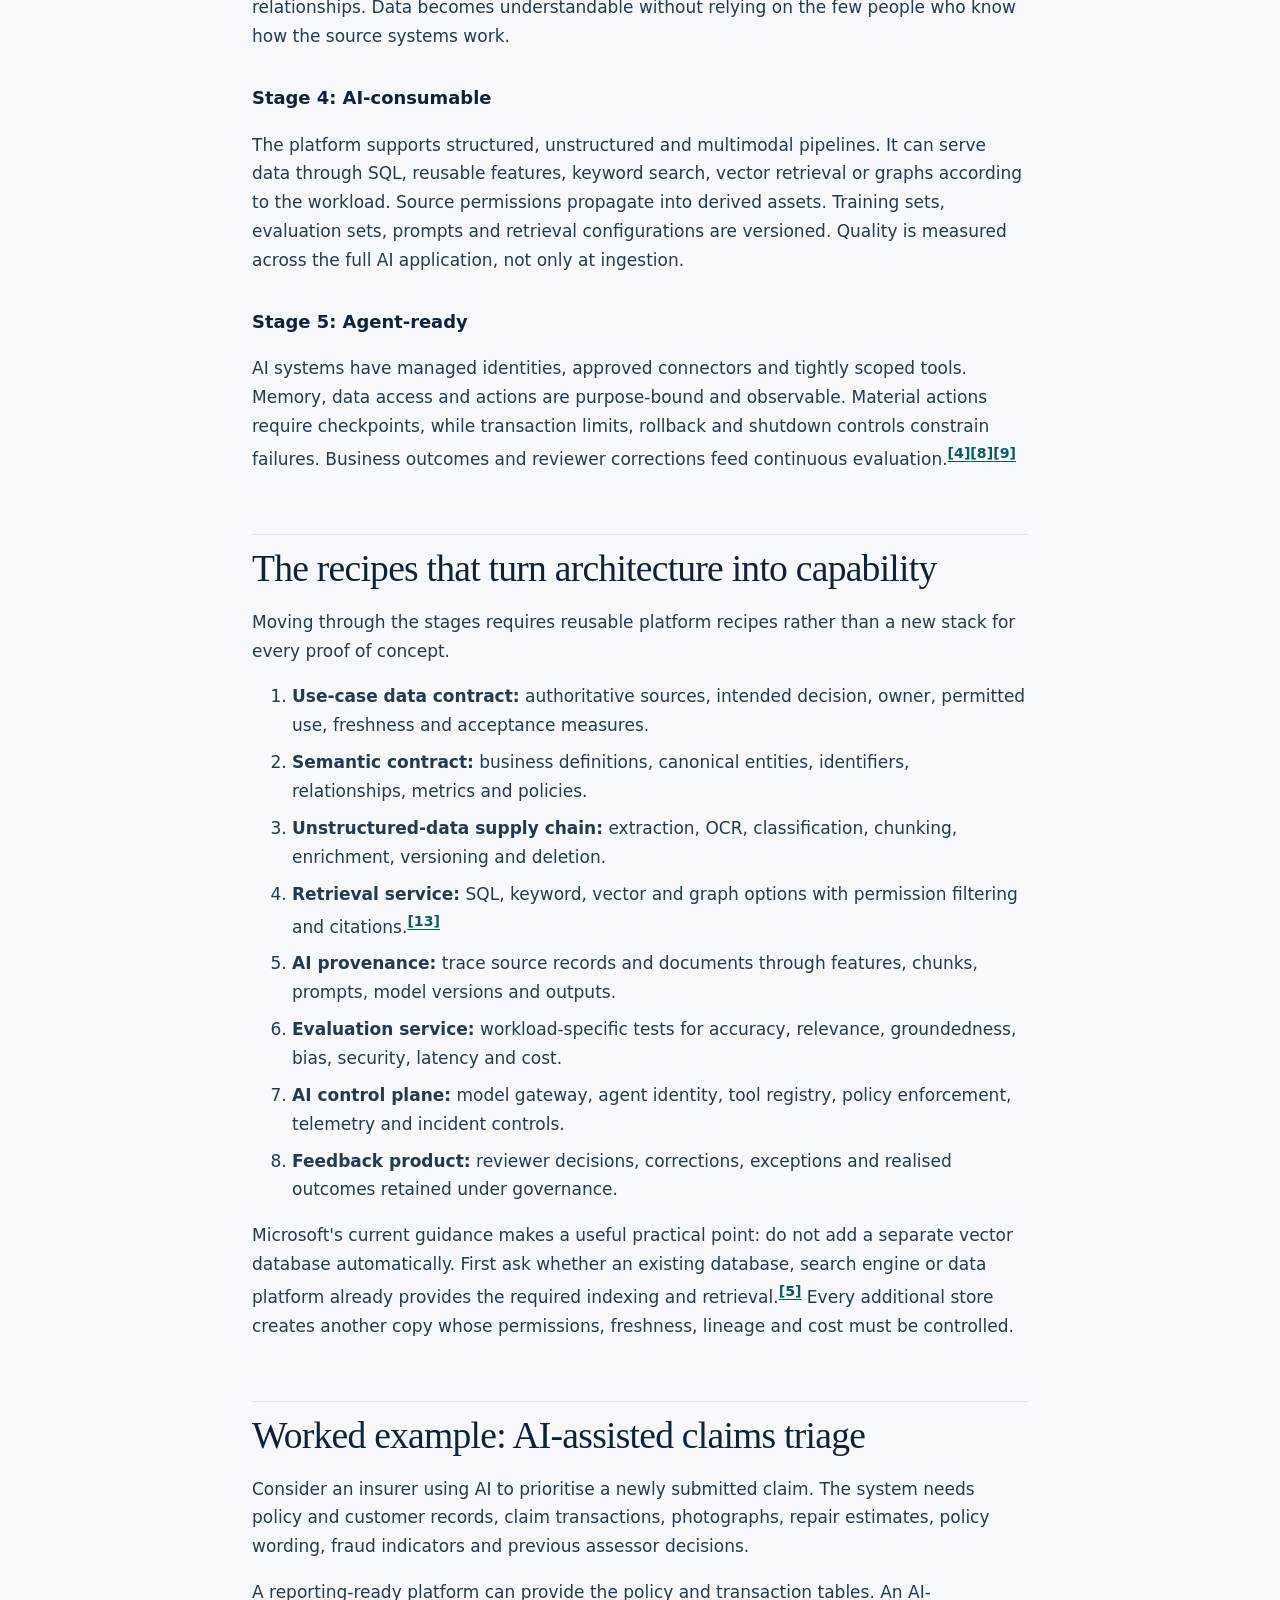
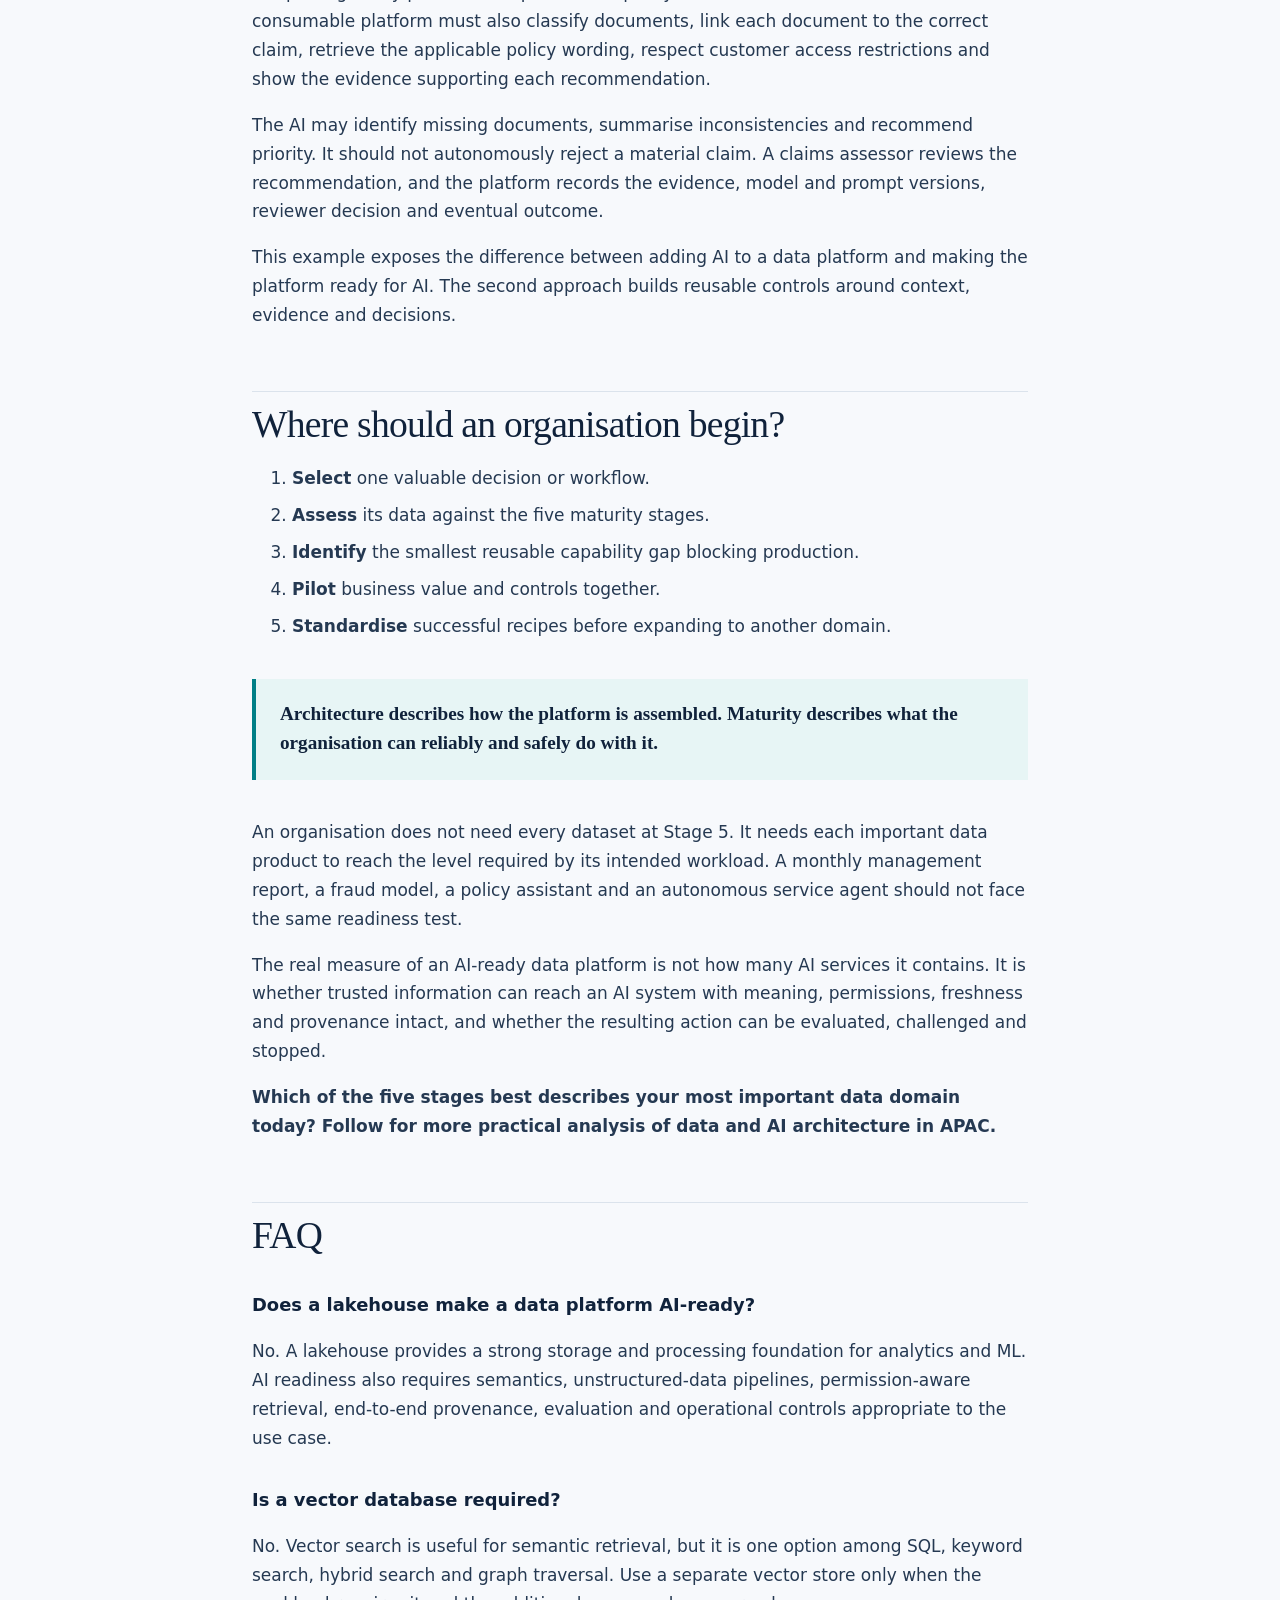
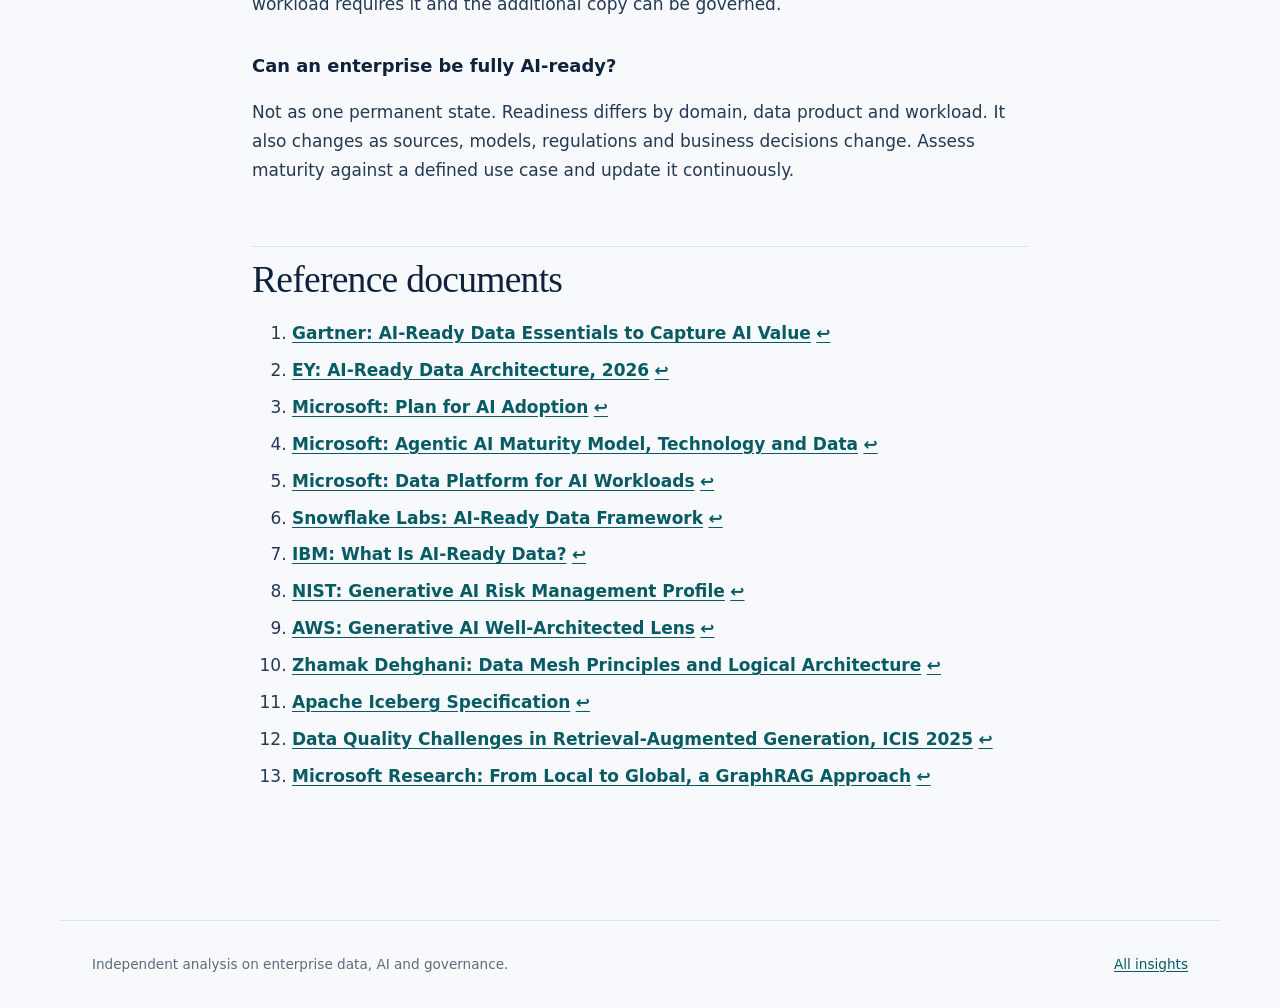
==== commit b651fd88: "Add numbered inline citations to article" ====
--- a/insights/ai-ready-data-platform/index.html
+++ b/insights/ai-ready-data-platform/index.html
@@ -61,9 +61,11 @@
 
       <p>Many organisations have modernised their data estate and still struggle to move AI experiments into production. The problem is not always the model. It is often the distance between data that is good enough for reporting and data that is suitable for a particular AI decision.</p>
 
-      <p>That distinction matters. Gartner argues that data cannot be made AI-ready in general or in advance. Its fitness depends on the use case. A forecasting model needs representative history and labels. Retrieval-augmented generation needs current documents, effective chunking and reliable citations. An agent that changes a customer record needs governed tools, identity and action limits.</p>
+      <p>That distinction matters. Gartner argues that data cannot be made AI-ready in general or in advance. Its fitness depends on the use case.<sup id="cite-1"><a href="#ref-1" aria-label="Reference 1">[1]</a></sup> A forecasting model needs representative history and labels. Retrieval-augmented generation needs current documents, effective chunking and reliable citations. An agent that changes a customer record needs governed tools, identity and action limits.</p>
 
       <p>The practical question is therefore not, "Do we have an AI-ready platform?" It is, "For this use case, can the platform provide the right information with its meaning, permissions, freshness and provenance intact?"</p>
+
+      <p>This use-case-specific view is also reflected in current AI-ready data frameworks from Snowflake Labs and IBM.<sup id="cite-6"><a href="#ref-6" aria-label="Reference 6">[6]</a></sup><sup id="cite-7"><a href="#ref-7" aria-label="Reference 7">[7]</a></sup></p>
 
       <h2>First, separate the architecture patterns</h2>
       <p>The usual comparison between warehouse, lakehouse, mesh and fabric combines concepts that solve different problems.</p>
@@ -72,9 +74,9 @@
 
       <p><strong>Data lakes</strong> provide flexible and economical storage for diverse data. Without strong metadata, ownership and quality controls, that flexibility can produce a large collection of assets that few people understand or trust.</p>
 
-      <p><strong>Lakehouses</strong> add table management, transactions and governance to object storage, supporting BI, engineering and machine learning on a shared foundation. Open table formats can also improve reproducibility through versioned snapshots. A lakehouse is a strong technical foundation, but it does not automatically supply business semantics, permission-aware retrieval or AI evaluation.</p>
+      <p><strong>Lakehouses</strong> add table management, transactions and governance to object storage, supporting BI, engineering and machine learning on a shared foundation. Open table formats can also improve reproducibility through versioned snapshots.<sup id="cite-11"><a href="#ref-11" aria-label="Reference 11">[11]</a></sup> A lakehouse is a strong technical foundation, but it does not automatically supply business semantics, permission-aware retrieval or AI evaluation.</p>
 
-      <p><strong>Data mesh</strong> is primarily an operating model. Its four original principles are domain ownership, data as a product, self-service infrastructure and federated computational governance. It can improve context and accountability, but decentralisation without shared standards can create incompatible products.</p>
+      <p><strong>Data mesh</strong> is primarily an operating model. Its four original principles are domain ownership, data as a product, self-service infrastructure and federated computational governance.<sup id="cite-10"><a href="#ref-10" aria-label="Reference 10">[10]</a></sup> It can improve context and accountability, but decentralisation without shared standards can create incompatible products.</p>
 
       <p><strong>Data fabric</strong> is an integration and metadata pattern spanning distributed systems. It can help organisations discover, connect and govern data without moving everything into one store. Its value depends on active metadata and enforceable policies, not a new catalogue interface.</p>
 
@@ -95,10 +97,10 @@
         <li><strong>No governed feedback loop.</strong> Human corrections and eventual business outcomes are rarely retained as evaluation data.</li>
       </ol>
 
-      <p>A 2025 research study based on interviews with 16 practitioners identified 26 data-quality challenges across extraction, transformation, search and generation in RAG systems. The important lesson is that quality problems change as data moves through the pipeline. Testing only the source table is not enough.</p>
+      <p>A 2025 research study based on interviews with 16 practitioners identified 26 data-quality challenges across extraction, transformation, search and generation in RAG systems.<sup id="cite-12"><a href="#ref-12" aria-label="Reference 12">[12]</a></sup> The important lesson is that quality problems change as data moves through the pipeline. Testing only the source table is not enough.</p>
 
       <h2>Five stages of an AI-ready data platform</h2>
-      <p>The following maturity model synthesises recent guidance from Gartner, EY, Microsoft, NIST and current RAG research. It is not a claim that every organisation follows one linear journey. Different domains can sit at different stages.</p>
+      <p>The following maturity model synthesises recent guidance from Gartner, EY, Microsoft, NIST and current RAG research.<sup id="cite-2"><a href="#ref-2" aria-label="Reference 2">[2]</a></sup><sup id="cite-3"><a href="#ref-3" aria-label="Reference 3">[3]</a></sup> It is not a claim that every organisation follows one linear journey. Different domains can sit at different stages.</p>
 
       <p><img src="/assets/images/ai-ready-five-stages.svg" alt="Five stages of AI-ready data platform maturity from fragmented data to controlled AI agents"></p>
 
@@ -115,7 +117,7 @@
       <p>The platform supports structured, unstructured and multimodal pipelines. It can serve data through SQL, reusable features, keyword search, vector retrieval or graphs according to the workload. Source permissions propagate into derived assets. Training sets, evaluation sets, prompts and retrieval configurations are versioned. Quality is measured across the full AI application, not only at ingestion.</p>
 
       <h3>Stage 5: Agent-ready</h3>
-      <p>AI systems have managed identities, approved connectors and tightly scoped tools. Memory, data access and actions are purpose-bound and observable. Material actions require checkpoints, while transaction limits, rollback and shutdown controls constrain failures. Business outcomes and reviewer corrections feed continuous evaluation.</p>
+      <p>AI systems have managed identities, approved connectors and tightly scoped tools. Memory, data access and actions are purpose-bound and observable. Material actions require checkpoints, while transaction limits, rollback and shutdown controls constrain failures. Business outcomes and reviewer corrections feed continuous evaluation.<sup id="cite-4"><a href="#ref-4" aria-label="Reference 4">[4]</a></sup><sup id="cite-8"><a href="#ref-8" aria-label="Reference 8">[8]</a></sup><sup id="cite-9"><a href="#ref-9" aria-label="Reference 9">[9]</a></sup></p>
 
       <h2>The recipes that turn architecture into capability</h2>
       <p>Moving through the stages requires reusable platform recipes rather than a new stack for every proof of concept.</p>
@@ -124,14 +126,14 @@
         <li><strong>Use-case data contract:</strong> authoritative sources, intended decision, owner, permitted use, freshness and acceptance measures.</li>
         <li><strong>Semantic contract:</strong> business definitions, canonical entities, identifiers, relationships, metrics and policies.</li>
         <li><strong>Unstructured-data supply chain:</strong> extraction, OCR, classification, chunking, enrichment, versioning and deletion.</li>
-        <li><strong>Retrieval service:</strong> SQL, keyword, vector and graph options with permission filtering and citations.</li>
+        <li><strong>Retrieval service:</strong> SQL, keyword, vector and graph options with permission filtering and citations.<sup id="cite-13"><a href="#ref-13" aria-label="Reference 13">[13]</a></sup></li>
         <li><strong>AI provenance:</strong> trace source records and documents through features, chunks, prompts, model versions and outputs.</li>
         <li><strong>Evaluation service:</strong> workload-specific tests for accuracy, relevance, groundedness, bias, security, latency and cost.</li>
         <li><strong>AI control plane:</strong> model gateway, agent identity, tool registry, policy enforcement, telemetry and incident controls.</li>
         <li><strong>Feedback product:</strong> reviewer decisions, corrections, exceptions and realised outcomes retained under governance.</li>
       </ol>
 
-      <p>Microsoft's current guidance makes a useful practical point: do not add a separate vector database automatically. First ask whether an existing database, search engine or data platform already provides the required indexing and retrieval. Every additional store creates another copy whose permissions, freshness, lineage and cost must be controlled.</p>
+      <p>Microsoft's current guidance makes a useful practical point: do not add a separate vector database automatically. First ask whether an existing database, search engine or data platform already provides the required indexing and retrieval.<sup id="cite-5"><a href="#ref-5" aria-label="Reference 5">[5]</a></sup> Every additional store creates another copy whose permissions, freshness, lineage and cost must be controlled.</p>
 
       <h2>Worked example: AI-assisted claims triage</h2>
       <p>Consider an insurer using AI to prioritise a newly submitted claim. The system needs policy and customer records, claim transactions, photographs, repair estimates, policy wording, fraud indicators and previous assessor decisions.</p>
@@ -171,19 +173,19 @@
 
       <h2>Reference documents</h2>
       <ol>
-        <li><a href="https://www.gartner.com/en/articles/ai-ready-data">Gartner: AI-Ready Data Essentials to Capture AI Value</a></li>
-        <li><a href="https://www.ey.com/content/dam/ey-unified-site/ey-com/en-gl/technical/documents/ey-gl-ai-ready-data-architecture-07-2026.pdf">EY: AI-Ready Data Architecture, 2026</a></li>
-        <li><a href="https://learn.microsoft.com/en-us/azure/cloud-adoption-framework/ai/plan">Microsoft: Plan for AI Adoption</a></li>
-        <li><a href="https://learn.microsoft.com/en-us/agents/adoption-maturity-model/maturity-model-technology">Microsoft: Agentic AI Maturity Model, Technology and Data</a></li>
-        <li><a href="https://learn.microsoft.com/en-us/azure/well-architected/ai/data-platform">Microsoft: Data Platform for AI Workloads</a></li>
-        <li><a href="https://github.com/Snowflake-Labs/ai-ready-data">Snowflake Labs: AI-Ready Data Framework</a></li>
-        <li><a href="https://www.ibm.com/think/topics/ai-ready-data">IBM: What Is AI-Ready Data?</a></li>
-        <li><a href="https://nvlpubs.nist.gov/nistpubs/ai/NIST.AI.600-1.pdf">NIST: Generative AI Risk Management Profile</a></li>
-        <li><a href="https://docs.aws.amazon.com/wellarchitected/latest/generative-ai-lens/generative-ai-lens.html">AWS: Generative AI Well-Architected Lens</a></li>
-        <li><a href="https://martinfowler.com/articles/data-mesh-principles.html">Zhamak Dehghani: Data Mesh Principles and Logical Architecture</a></li>
-        <li><a href="https://iceberg.apache.org/spec/">Apache Iceberg Specification</a></li>
-        <li><a href="https://arxiv.org/pdf/2510.00552">Data Quality Challenges in Retrieval-Augmented Generation, ICIS 2025</a></li>
-        <li><a href="https://arxiv.org/abs/2404.16130">Microsoft Research: From Local to Global, a GraphRAG Approach</a></li>
+        <li id="ref-1"><a href="https://www.gartner.com/en/articles/ai-ready-data">Gartner: AI-Ready Data Essentials to Capture AI Value</a> <a href="#cite-1" aria-label="Return to reference 1 in the article">↩</a></li>
+        <li id="ref-2"><a href="https://www.ey.com/content/dam/ey-unified-site/ey-com/en-gl/technical/documents/ey-gl-ai-ready-data-architecture-07-2026.pdf">EY: AI-Ready Data Architecture, 2026</a> <a href="#cite-2" aria-label="Return to reference 2 in the article">↩</a></li>
+        <li id="ref-3"><a href="https://learn.microsoft.com/en-us/azure/cloud-adoption-framework/ai/plan">Microsoft: Plan for AI Adoption</a> <a href="#cite-3" aria-label="Return to reference 3 in the article">↩</a></li>
+        <li id="ref-4"><a href="https://learn.microsoft.com/en-us/agents/adoption-maturity-model/maturity-model-technology">Microsoft: Agentic AI Maturity Model, Technology and Data</a> <a href="#cite-4" aria-label="Return to reference 4 in the article">↩</a></li>
+        <li id="ref-5"><a href="https://learn.microsoft.com/en-us/azure/well-architected/ai/data-platform">Microsoft: Data Platform for AI Workloads</a> <a href="#cite-5" aria-label="Return to reference 5 in the article">↩</a></li>
+        <li id="ref-6"><a href="https://github.com/Snowflake-Labs/ai-ready-data">Snowflake Labs: AI-Ready Data Framework</a> <a href="#cite-6" aria-label="Return to reference 6 in the article">↩</a></li>
+        <li id="ref-7"><a href="https://www.ibm.com/think/topics/ai-ready-data">IBM: What Is AI-Ready Data?</a> <a href="#cite-7" aria-label="Return to reference 7 in the article">↩</a></li>
+        <li id="ref-8"><a href="https://nvlpubs.nist.gov/nistpubs/ai/NIST.AI.600-1.pdf">NIST: Generative AI Risk Management Profile</a> <a href="#cite-8" aria-label="Return to reference 8 in the article">↩</a></li>
+        <li id="ref-9"><a href="https://docs.aws.amazon.com/wellarchitected/latest/generative-ai-lens/generative-ai-lens.html">AWS: Generative AI Well-Architected Lens</a> <a href="#cite-9" aria-label="Return to reference 9 in the article">↩</a></li>
+        <li id="ref-10"><a href="https://martinfowler.com/articles/data-mesh-principles.html">Zhamak Dehghani: Data Mesh Principles and Logical Architecture</a> <a href="#cite-10" aria-label="Return to reference 10 in the article">↩</a></li>
+        <li id="ref-11"><a href="https://iceberg.apache.org/spec/">Apache Iceberg Specification</a> <a href="#cite-11" aria-label="Return to reference 11 in the article">↩</a></li>
+        <li id="ref-12"><a href="https://arxiv.org/pdf/2510.00552">Data Quality Challenges in Retrieval-Augmented Generation, ICIS 2025</a> <a href="#cite-12" aria-label="Return to reference 12 in the article">↩</a></li>
+        <li id="ref-13"><a href="https://arxiv.org/abs/2404.16130">Microsoft Research: From Local to Global, a GraphRAG Approach</a> <a href="#cite-13" aria-label="Return to reference 13 in the article">↩</a></li>
       </ol>
     </article>
   </main>
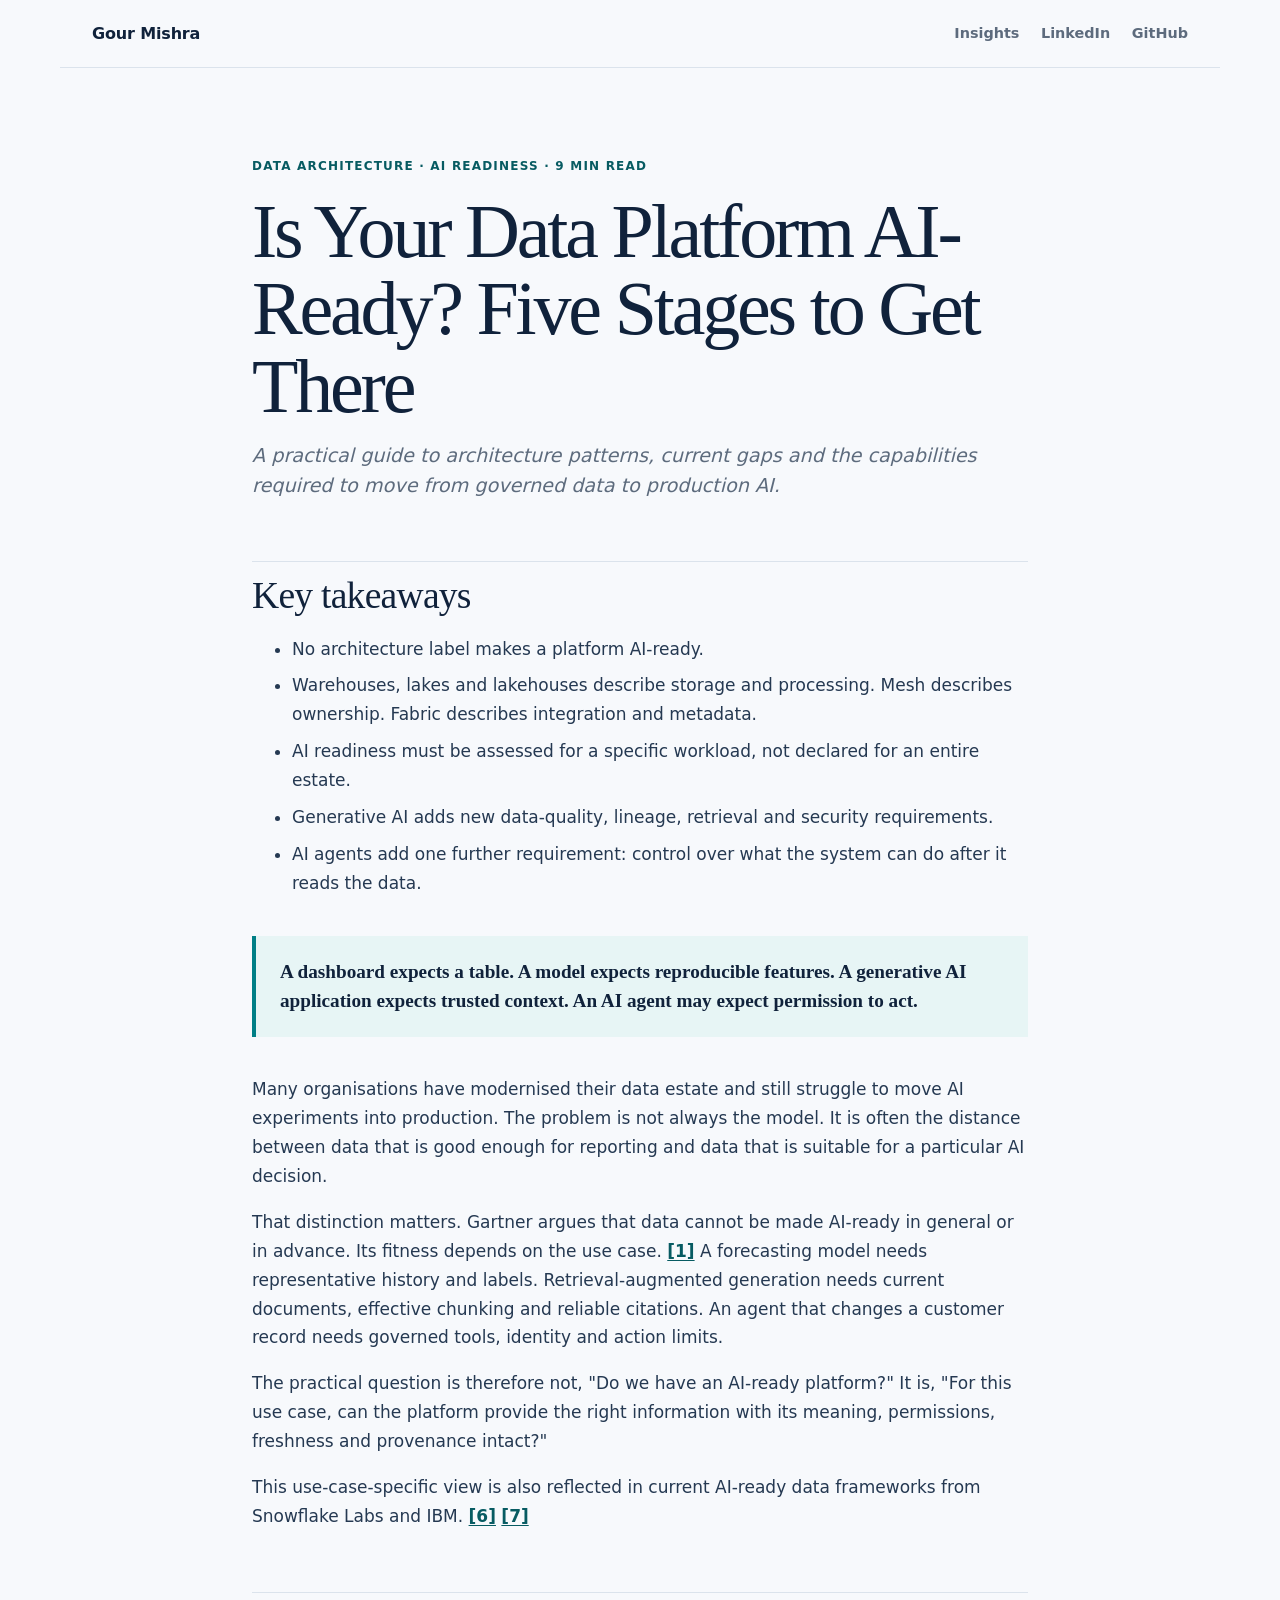
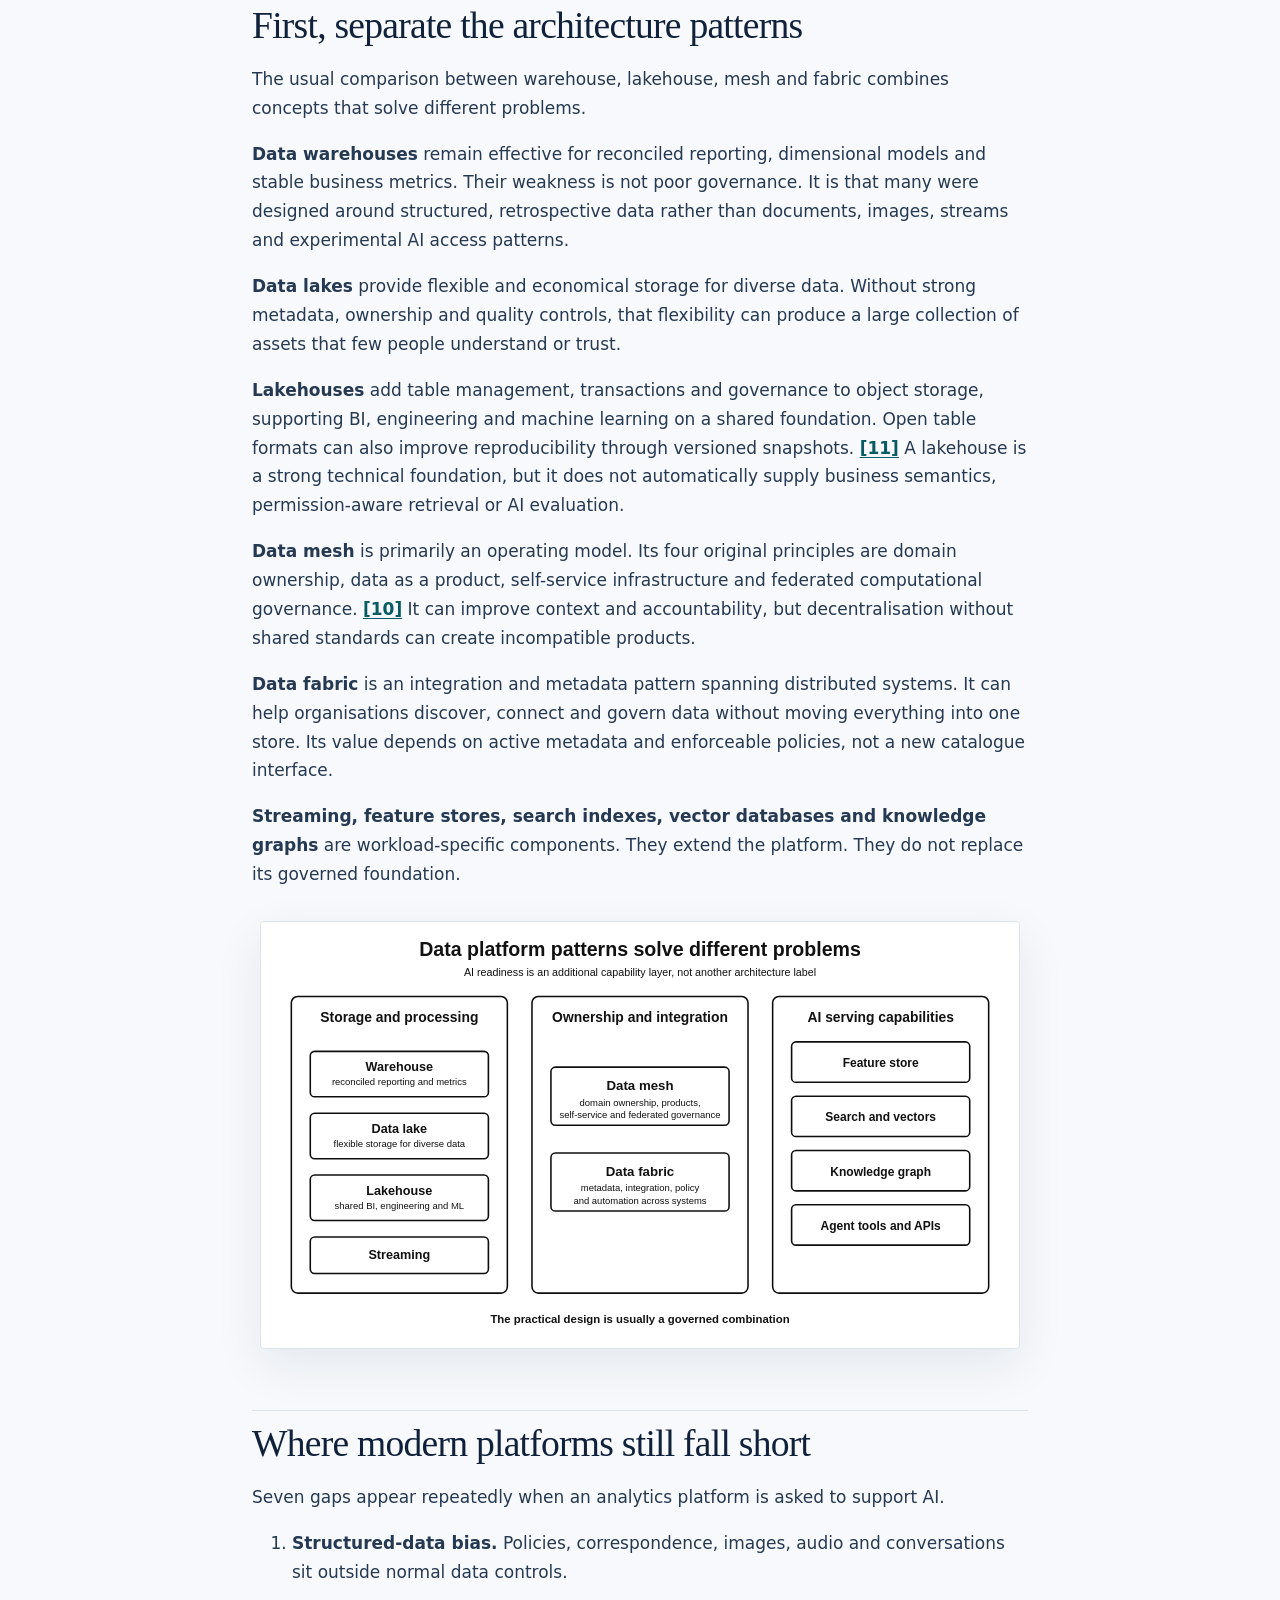
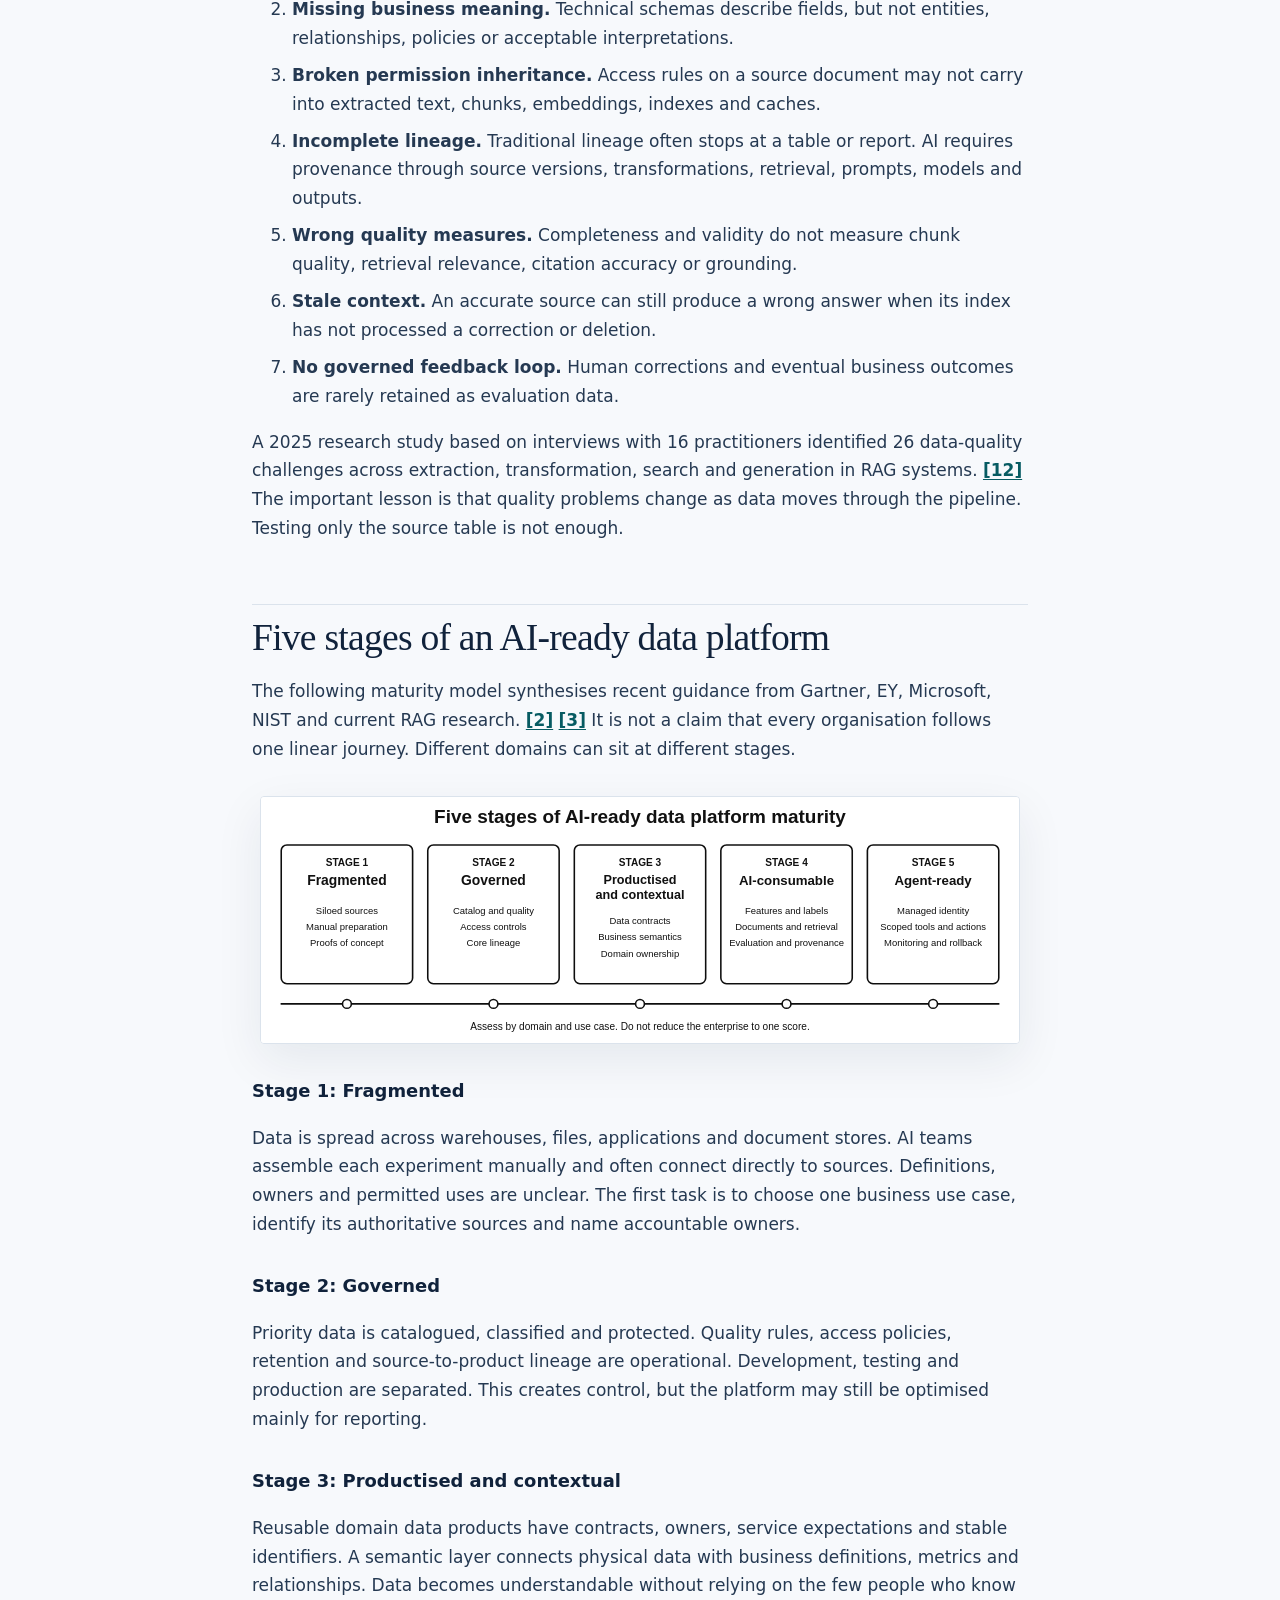
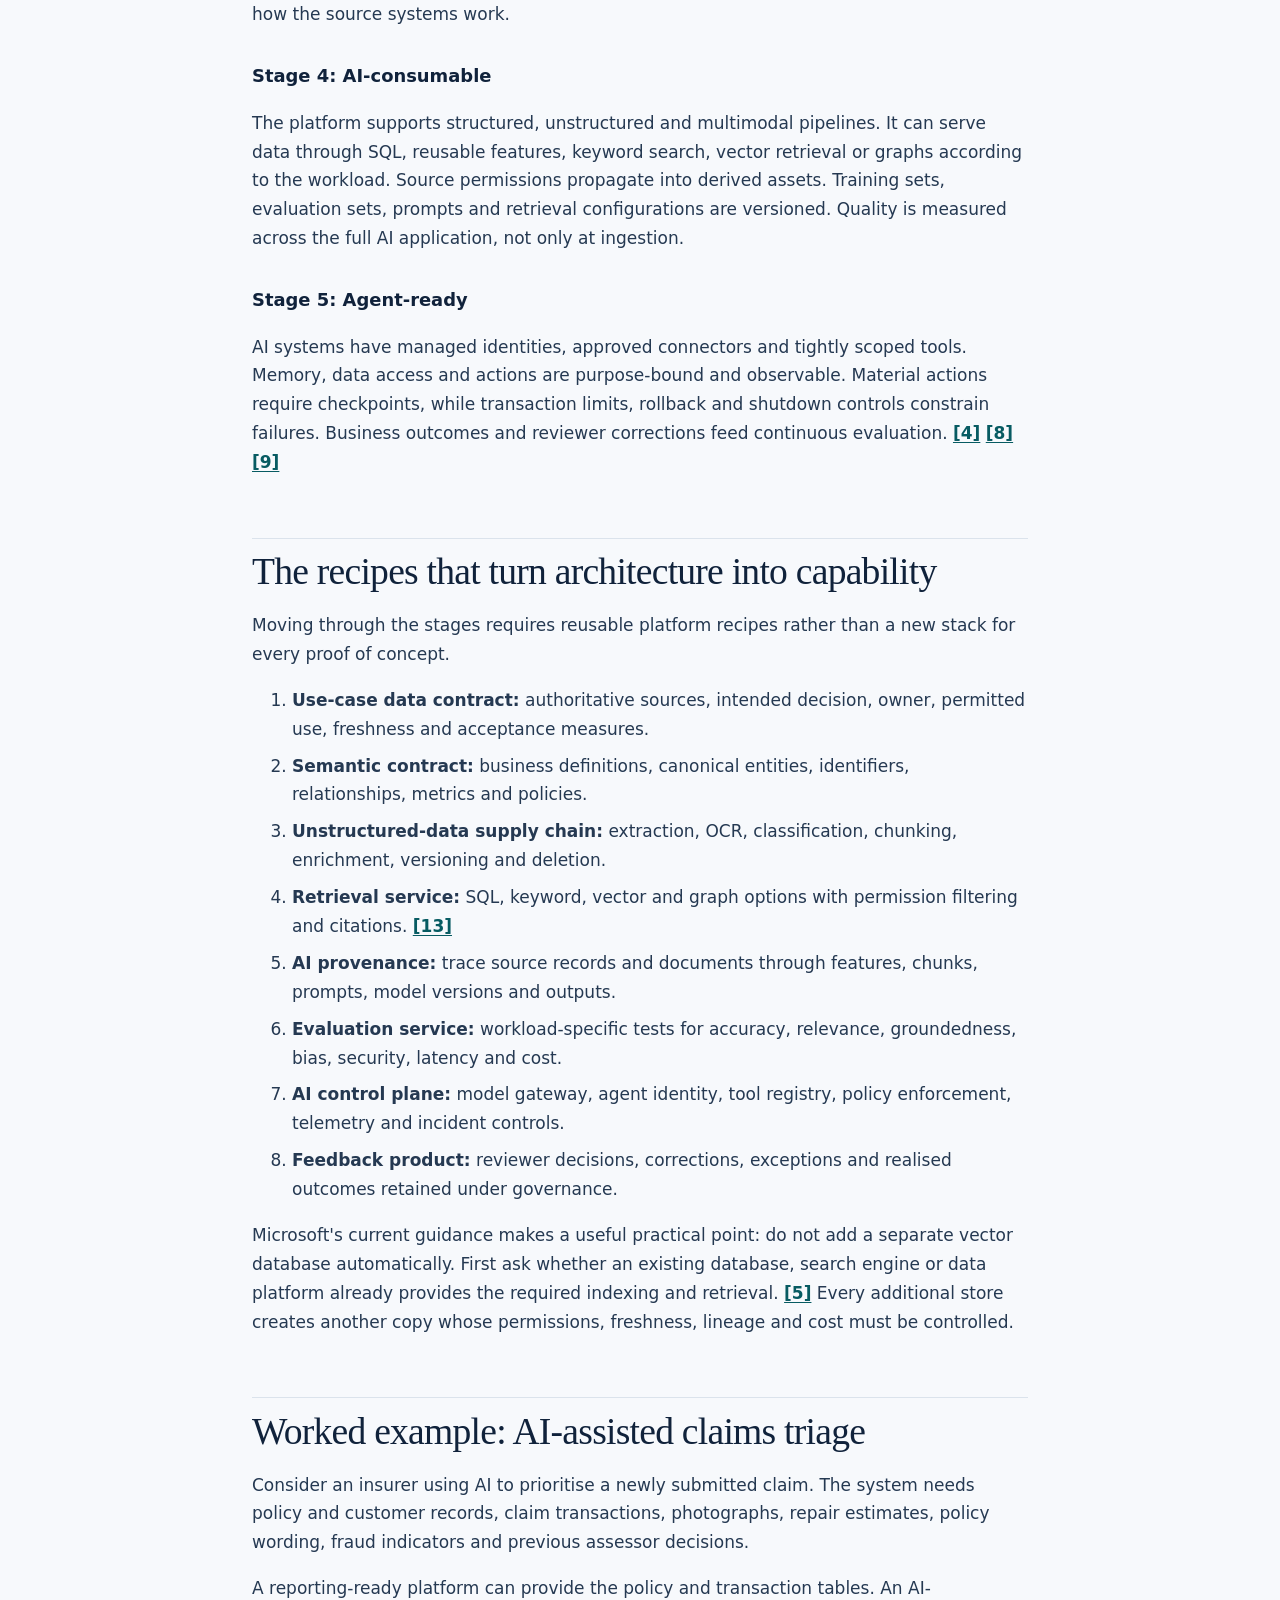
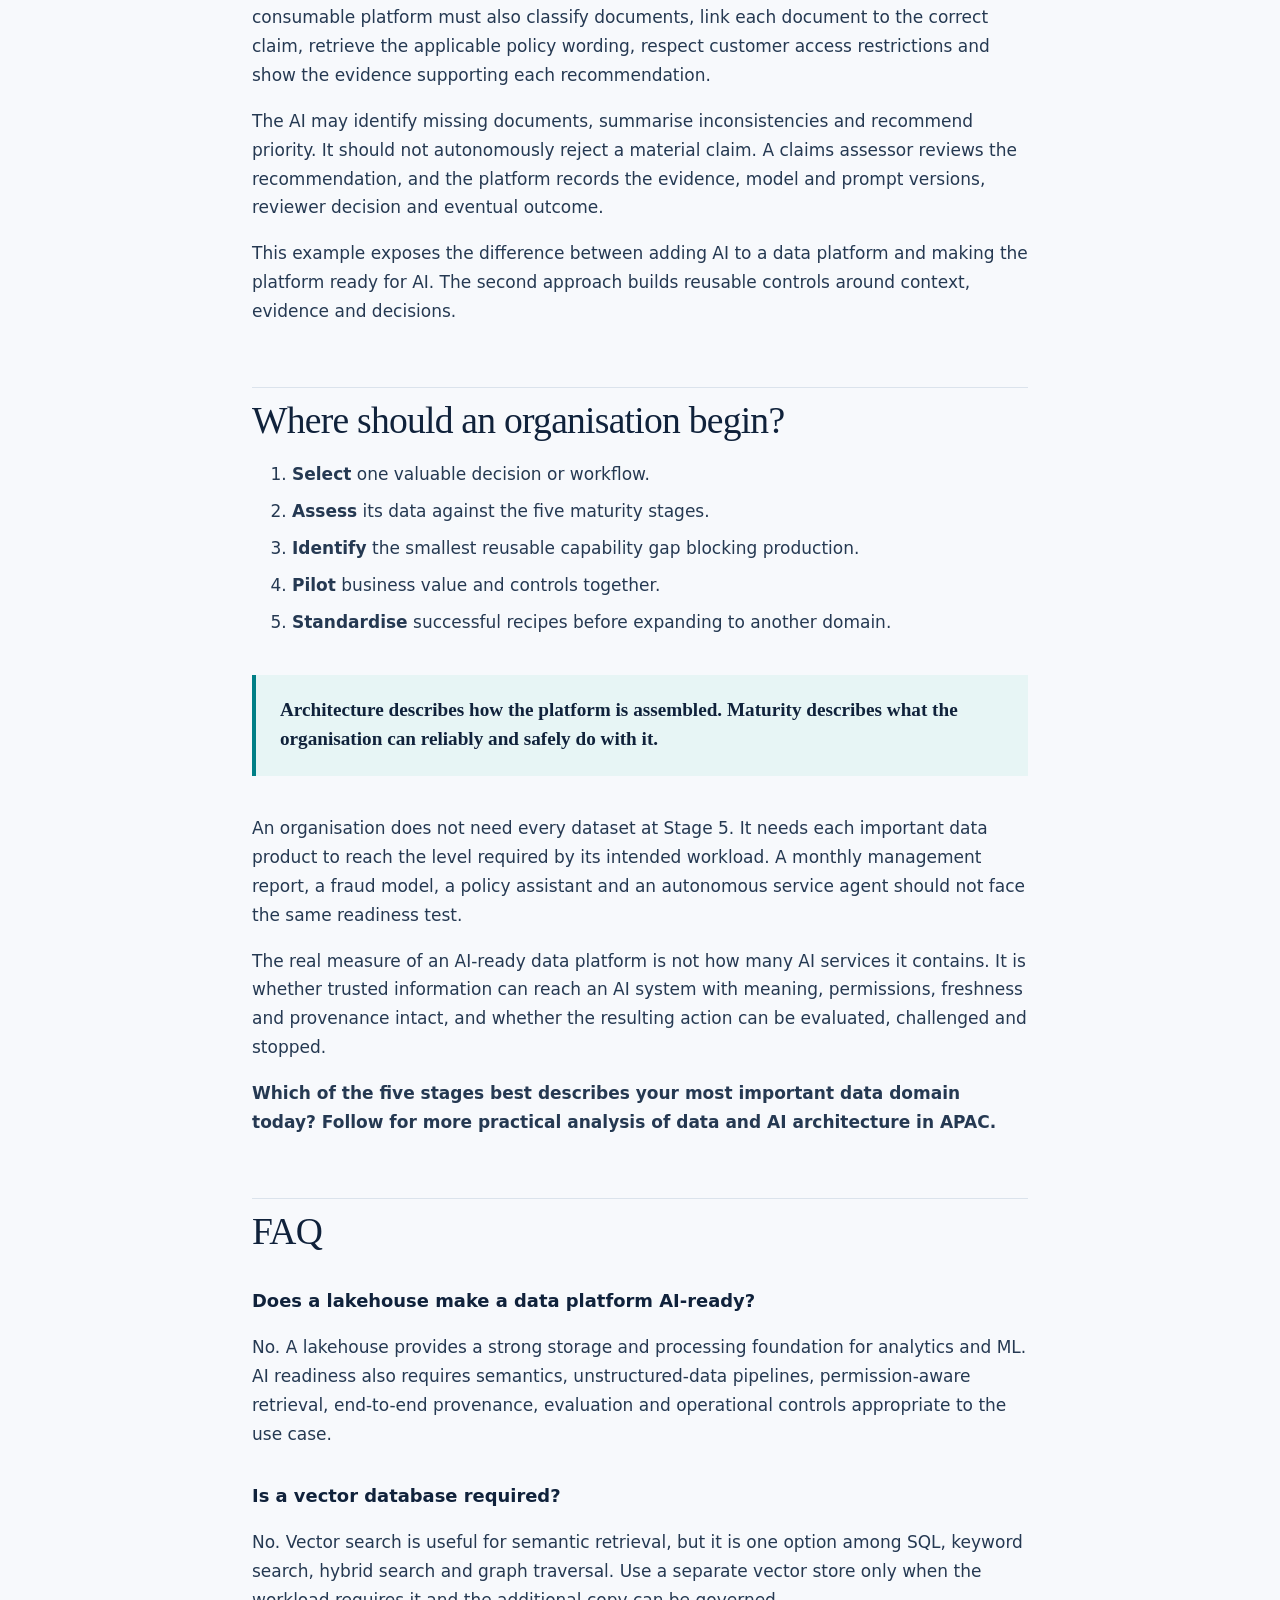
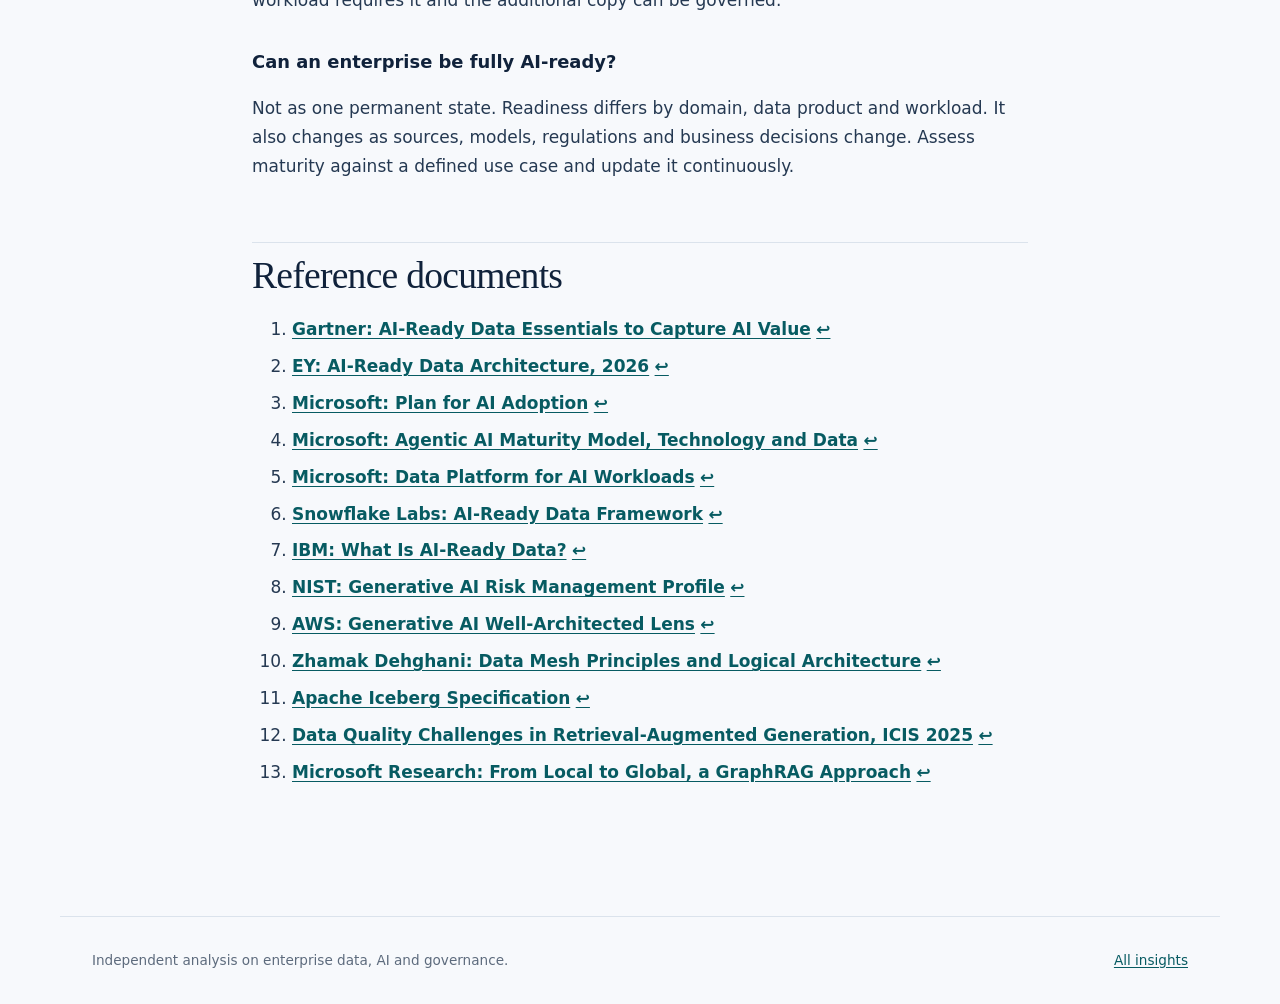
==== commit af7a5493: "Make numbered citations visible inline" ====
--- a/insights/ai-ready-data-platform/index.html
+++ b/insights/ai-ready-data-platform/index.html
@@ -61,11 +61,11 @@
 
       <p>Many organisations have modernised their data estate and still struggle to move AI experiments into production. The problem is not always the model. It is often the distance between data that is good enough for reporting and data that is suitable for a particular AI decision.</p>
 
-      <p>That distinction matters. Gartner argues that data cannot be made AI-ready in general or in advance. Its fitness depends on the use case.<sup id="cite-1"><a href="#ref-1" aria-label="Reference 1">[1]</a></sup> A forecasting model needs representative history and labels. Retrieval-augmented generation needs current documents, effective chunking and reliable citations. An agent that changes a customer record needs governed tools, identity and action limits.</p>
+      <p>That distinction matters. Gartner argues that data cannot be made AI-ready in general or in advance. Its fitness depends on the use case. <a class="citation" id="cite-1" href="#ref-1" aria-label="Reference 1">[1]</a> A forecasting model needs representative history and labels. Retrieval-augmented generation needs current documents, effective chunking and reliable citations. An agent that changes a customer record needs governed tools, identity and action limits.</p>
 
       <p>The practical question is therefore not, "Do we have an AI-ready platform?" It is, "For this use case, can the platform provide the right information with its meaning, permissions, freshness and provenance intact?"</p>
 
-      <p>This use-case-specific view is also reflected in current AI-ready data frameworks from Snowflake Labs and IBM.<sup id="cite-6"><a href="#ref-6" aria-label="Reference 6">[6]</a></sup><sup id="cite-7"><a href="#ref-7" aria-label="Reference 7">[7]</a></sup></p>
+      <p>This use-case-specific view is also reflected in current AI-ready data frameworks from Snowflake Labs and IBM. <a class="citation" id="cite-6" href="#ref-6" aria-label="Reference 6">[6]</a> <a class="citation" id="cite-7" href="#ref-7" aria-label="Reference 7">[7]</a></p>
 
       <h2>First, separate the architecture patterns</h2>
       <p>The usual comparison between warehouse, lakehouse, mesh and fabric combines concepts that solve different problems.</p>
@@ -74,9 +74,9 @@
 
       <p><strong>Data lakes</strong> provide flexible and economical storage for diverse data. Without strong metadata, ownership and quality controls, that flexibility can produce a large collection of assets that few people understand or trust.</p>
 
-      <p><strong>Lakehouses</strong> add table management, transactions and governance to object storage, supporting BI, engineering and machine learning on a shared foundation. Open table formats can also improve reproducibility through versioned snapshots.<sup id="cite-11"><a href="#ref-11" aria-label="Reference 11">[11]</a></sup> A lakehouse is a strong technical foundation, but it does not automatically supply business semantics, permission-aware retrieval or AI evaluation.</p>
+      <p><strong>Lakehouses</strong> add table management, transactions and governance to object storage, supporting BI, engineering and machine learning on a shared foundation. Open table formats can also improve reproducibility through versioned snapshots. <a class="citation" id="cite-11" href="#ref-11" aria-label="Reference 11">[11]</a> A lakehouse is a strong technical foundation, but it does not automatically supply business semantics, permission-aware retrieval or AI evaluation.</p>
 
-      <p><strong>Data mesh</strong> is primarily an operating model. Its four original principles are domain ownership, data as a product, self-service infrastructure and federated computational governance.<sup id="cite-10"><a href="#ref-10" aria-label="Reference 10">[10]</a></sup> It can improve context and accountability, but decentralisation without shared standards can create incompatible products.</p>
+      <p><strong>Data mesh</strong> is primarily an operating model. Its four original principles are domain ownership, data as a product, self-service infrastructure and federated computational governance. <a class="citation" id="cite-10" href="#ref-10" aria-label="Reference 10">[10]</a> It can improve context and accountability, but decentralisation without shared standards can create incompatible products.</p>
 
       <p><strong>Data fabric</strong> is an integration and metadata pattern spanning distributed systems. It can help organisations discover, connect and govern data without moving everything into one store. Its value depends on active metadata and enforceable policies, not a new catalogue interface.</p>
 
@@ -97,10 +97,10 @@
         <li><strong>No governed feedback loop.</strong> Human corrections and eventual business outcomes are rarely retained as evaluation data.</li>
       </ol>
 
-      <p>A 2025 research study based on interviews with 16 practitioners identified 26 data-quality challenges across extraction, transformation, search and generation in RAG systems.<sup id="cite-12"><a href="#ref-12" aria-label="Reference 12">[12]</a></sup> The important lesson is that quality problems change as data moves through the pipeline. Testing only the source table is not enough.</p>
+      <p>A 2025 research study based on interviews with 16 practitioners identified 26 data-quality challenges across extraction, transformation, search and generation in RAG systems. <a class="citation" id="cite-12" href="#ref-12" aria-label="Reference 12">[12]</a> The important lesson is that quality problems change as data moves through the pipeline. Testing only the source table is not enough.</p>
 
       <h2>Five stages of an AI-ready data platform</h2>
-      <p>The following maturity model synthesises recent guidance from Gartner, EY, Microsoft, NIST and current RAG research.<sup id="cite-2"><a href="#ref-2" aria-label="Reference 2">[2]</a></sup><sup id="cite-3"><a href="#ref-3" aria-label="Reference 3">[3]</a></sup> It is not a claim that every organisation follows one linear journey. Different domains can sit at different stages.</p>
+      <p>The following maturity model synthesises recent guidance from Gartner, EY, Microsoft, NIST and current RAG research. <a class="citation" id="cite-2" href="#ref-2" aria-label="Reference 2">[2]</a> <a class="citation" id="cite-3" href="#ref-3" aria-label="Reference 3">[3]</a> It is not a claim that every organisation follows one linear journey. Different domains can sit at different stages.</p>
 
       <p><img src="/assets/images/ai-ready-five-stages.svg" alt="Five stages of AI-ready data platform maturity from fragmented data to controlled AI agents"></p>
 
@@ -117,7 +117,7 @@
       <p>The platform supports structured, unstructured and multimodal pipelines. It can serve data through SQL, reusable features, keyword search, vector retrieval or graphs according to the workload. Source permissions propagate into derived assets. Training sets, evaluation sets, prompts and retrieval configurations are versioned. Quality is measured across the full AI application, not only at ingestion.</p>
 
       <h3>Stage 5: Agent-ready</h3>
-      <p>AI systems have managed identities, approved connectors and tightly scoped tools. Memory, data access and actions are purpose-bound and observable. Material actions require checkpoints, while transaction limits, rollback and shutdown controls constrain failures. Business outcomes and reviewer corrections feed continuous evaluation.<sup id="cite-4"><a href="#ref-4" aria-label="Reference 4">[4]</a></sup><sup id="cite-8"><a href="#ref-8" aria-label="Reference 8">[8]</a></sup><sup id="cite-9"><a href="#ref-9" aria-label="Reference 9">[9]</a></sup></p>
+      <p>AI systems have managed identities, approved connectors and tightly scoped tools. Memory, data access and actions are purpose-bound and observable. Material actions require checkpoints, while transaction limits, rollback and shutdown controls constrain failures. Business outcomes and reviewer corrections feed continuous evaluation. <a class="citation" id="cite-4" href="#ref-4" aria-label="Reference 4">[4]</a> <a class="citation" id="cite-8" href="#ref-8" aria-label="Reference 8">[8]</a> <a class="citation" id="cite-9" href="#ref-9" aria-label="Reference 9">[9]</a></p>
 
       <h2>The recipes that turn architecture into capability</h2>
       <p>Moving through the stages requires reusable platform recipes rather than a new stack for every proof of concept.</p>
@@ -126,14 +126,14 @@
         <li><strong>Use-case data contract:</strong> authoritative sources, intended decision, owner, permitted use, freshness and acceptance measures.</li>
         <li><strong>Semantic contract:</strong> business definitions, canonical entities, identifiers, relationships, metrics and policies.</li>
         <li><strong>Unstructured-data supply chain:</strong> extraction, OCR, classification, chunking, enrichment, versioning and deletion.</li>
-        <li><strong>Retrieval service:</strong> SQL, keyword, vector and graph options with permission filtering and citations.<sup id="cite-13"><a href="#ref-13" aria-label="Reference 13">[13]</a></sup></li>
+        <li><strong>Retrieval service:</strong> SQL, keyword, vector and graph options with permission filtering and citations. <a class="citation" id="cite-13" href="#ref-13" aria-label="Reference 13">[13]</a></li>
         <li><strong>AI provenance:</strong> trace source records and documents through features, chunks, prompts, model versions and outputs.</li>
         <li><strong>Evaluation service:</strong> workload-specific tests for accuracy, relevance, groundedness, bias, security, latency and cost.</li>
         <li><strong>AI control plane:</strong> model gateway, agent identity, tool registry, policy enforcement, telemetry and incident controls.</li>
         <li><strong>Feedback product:</strong> reviewer decisions, corrections, exceptions and realised outcomes retained under governance.</li>
       </ol>
 
-      <p>Microsoft's current guidance makes a useful practical point: do not add a separate vector database automatically. First ask whether an existing database, search engine or data platform already provides the required indexing and retrieval.<sup id="cite-5"><a href="#ref-5" aria-label="Reference 5">[5]</a></sup> Every additional store creates another copy whose permissions, freshness, lineage and cost must be controlled.</p>
+      <p>Microsoft's current guidance makes a useful practical point: do not add a separate vector database automatically. First ask whether an existing database, search engine or data platform already provides the required indexing and retrieval. <a class="citation" id="cite-5" href="#ref-5" aria-label="Reference 5">[5]</a> Every additional store creates another copy whose permissions, freshness, lineage and cost must be controlled.</p>
 
       <h2>Worked example: AI-assisted claims triage</h2>
       <p>Consider an insurer using AI to prioritise a newly submitted claim. The system needs policy and customer records, claim transactions, photographs, repair estimates, policy wording, fraud indicators and previous assessor decisions.</p>
--- a/assets/css/style.css
+++ b/assets/css/style.css
@@ -195,3 +195,10 @@
   html { scroll-behavior: auto; }
   .feature-card { transition: none; }
 }
+
+.article-shell sup a {
+  margin-left: 0.12rem;
+  font-size: 0.76em;
+  text-decoration: none;
+}
+.article-shell [id^="ref-"] { scroll-margin-top: 1.5rem; }
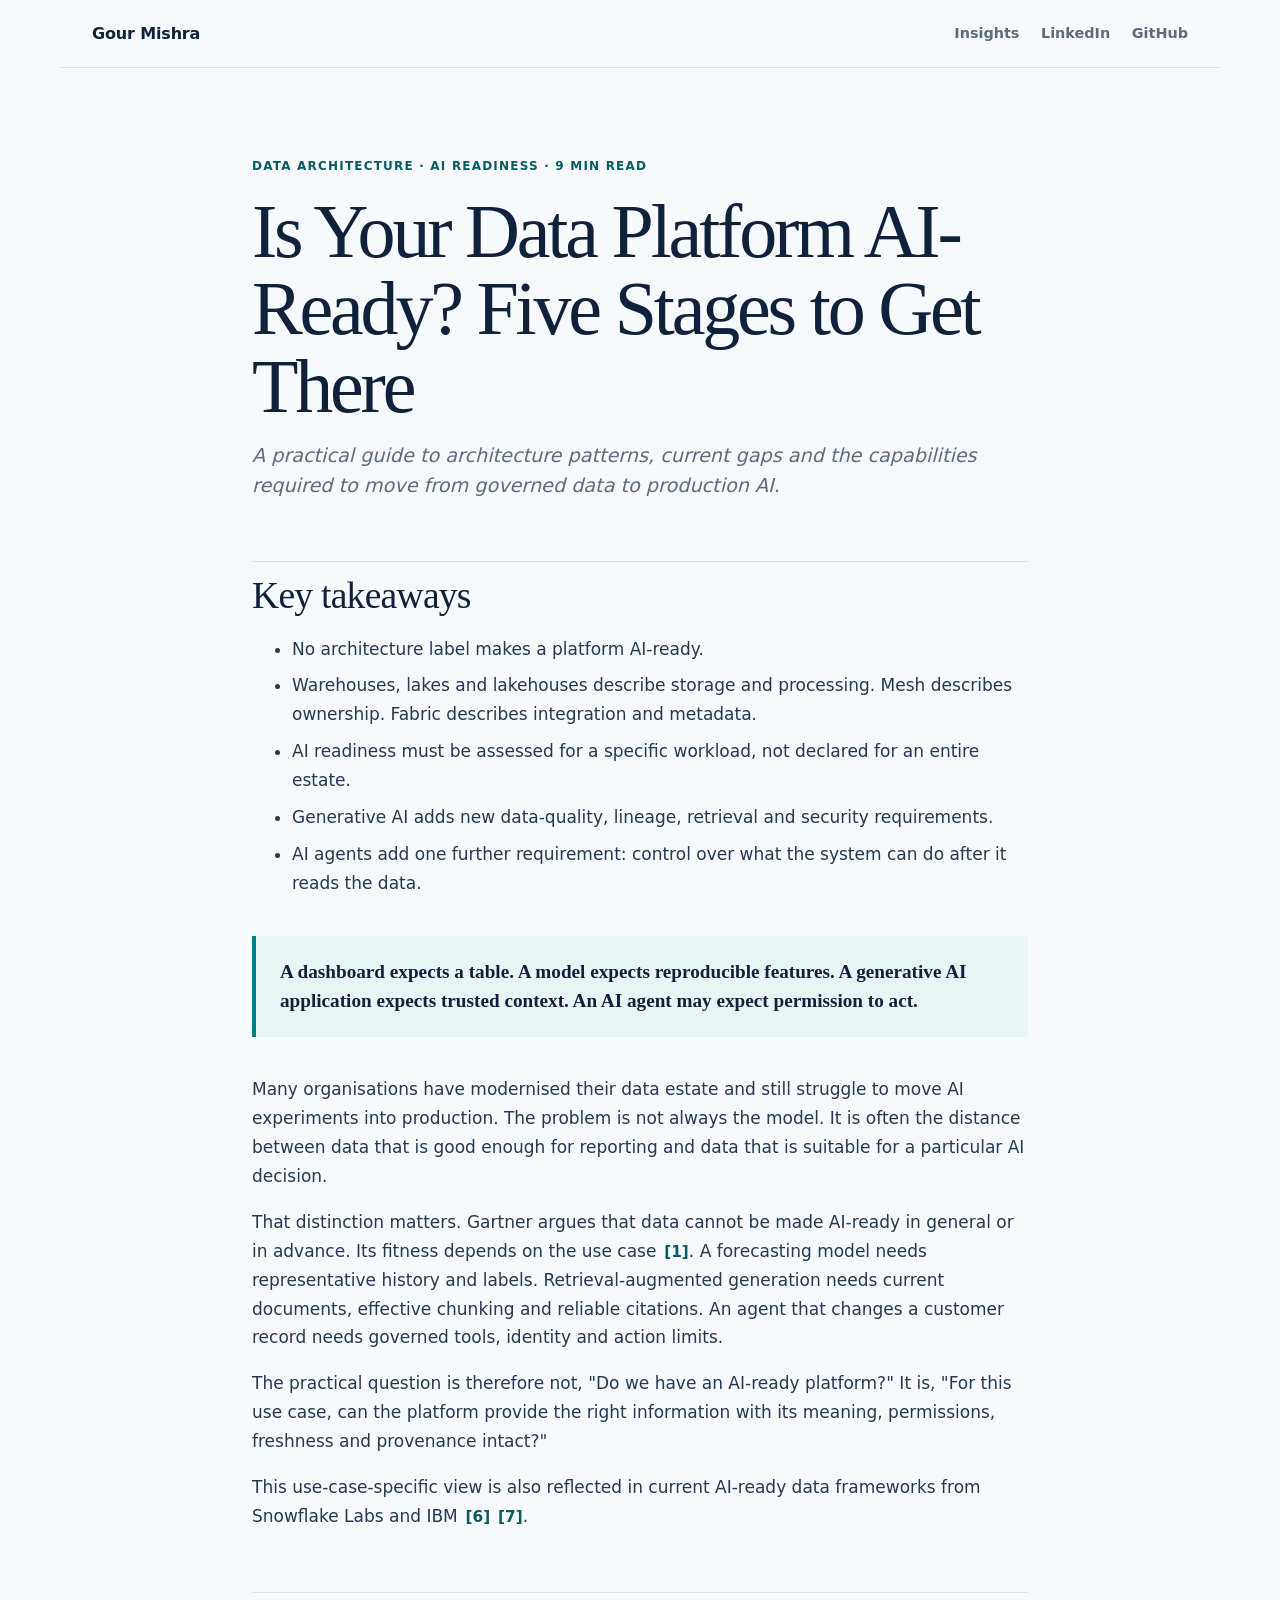
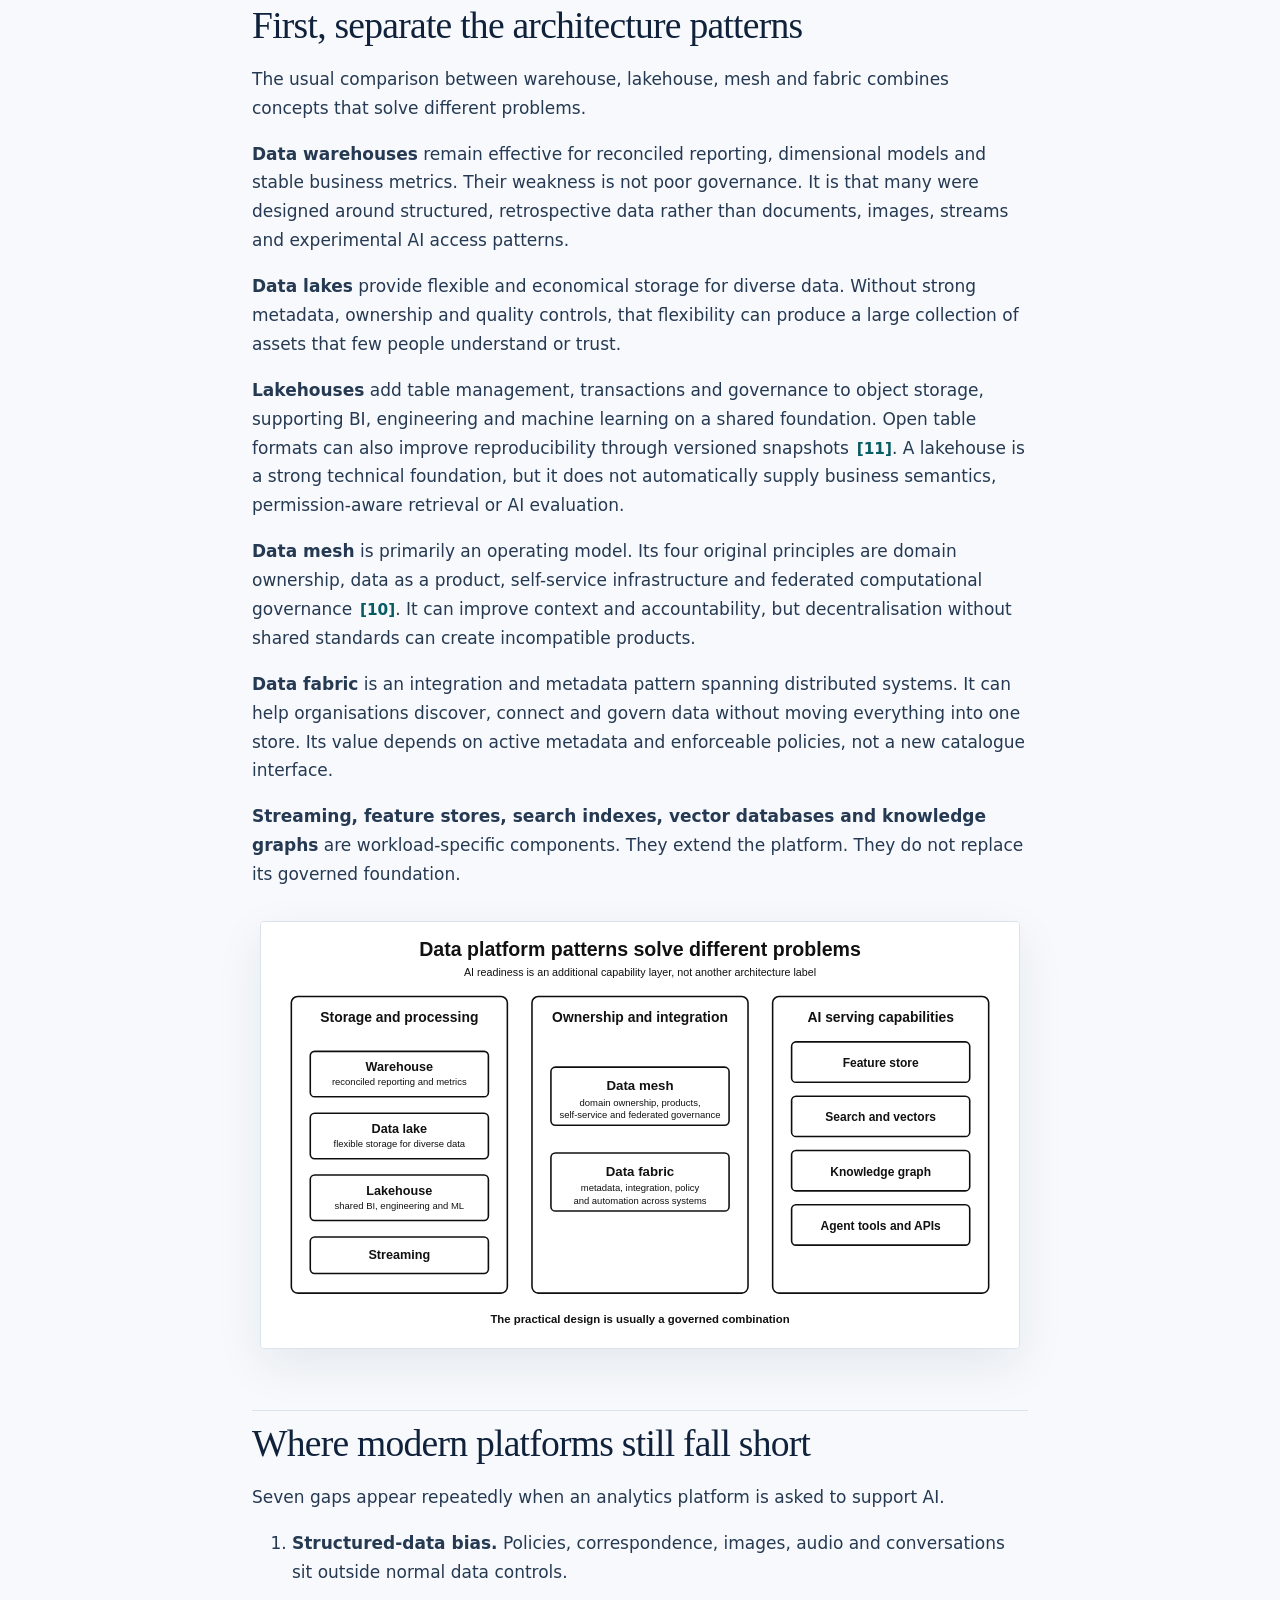
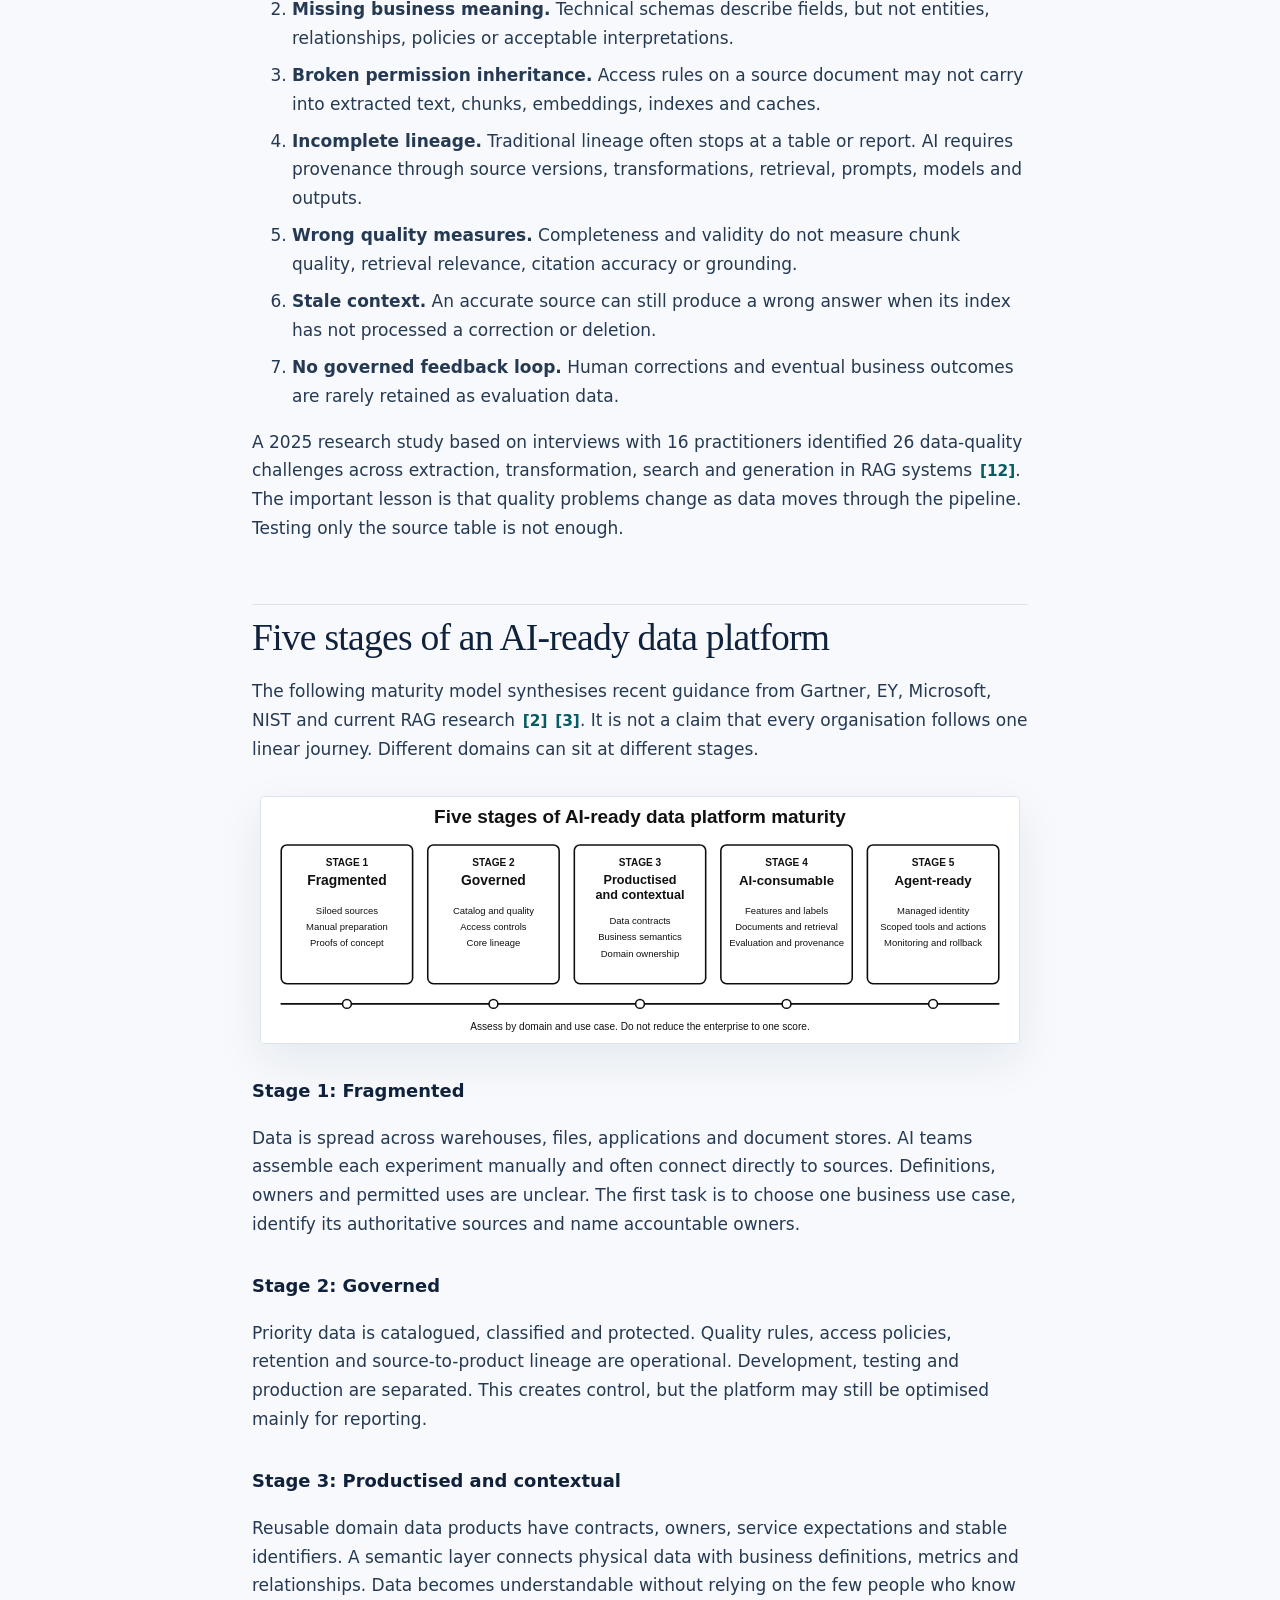
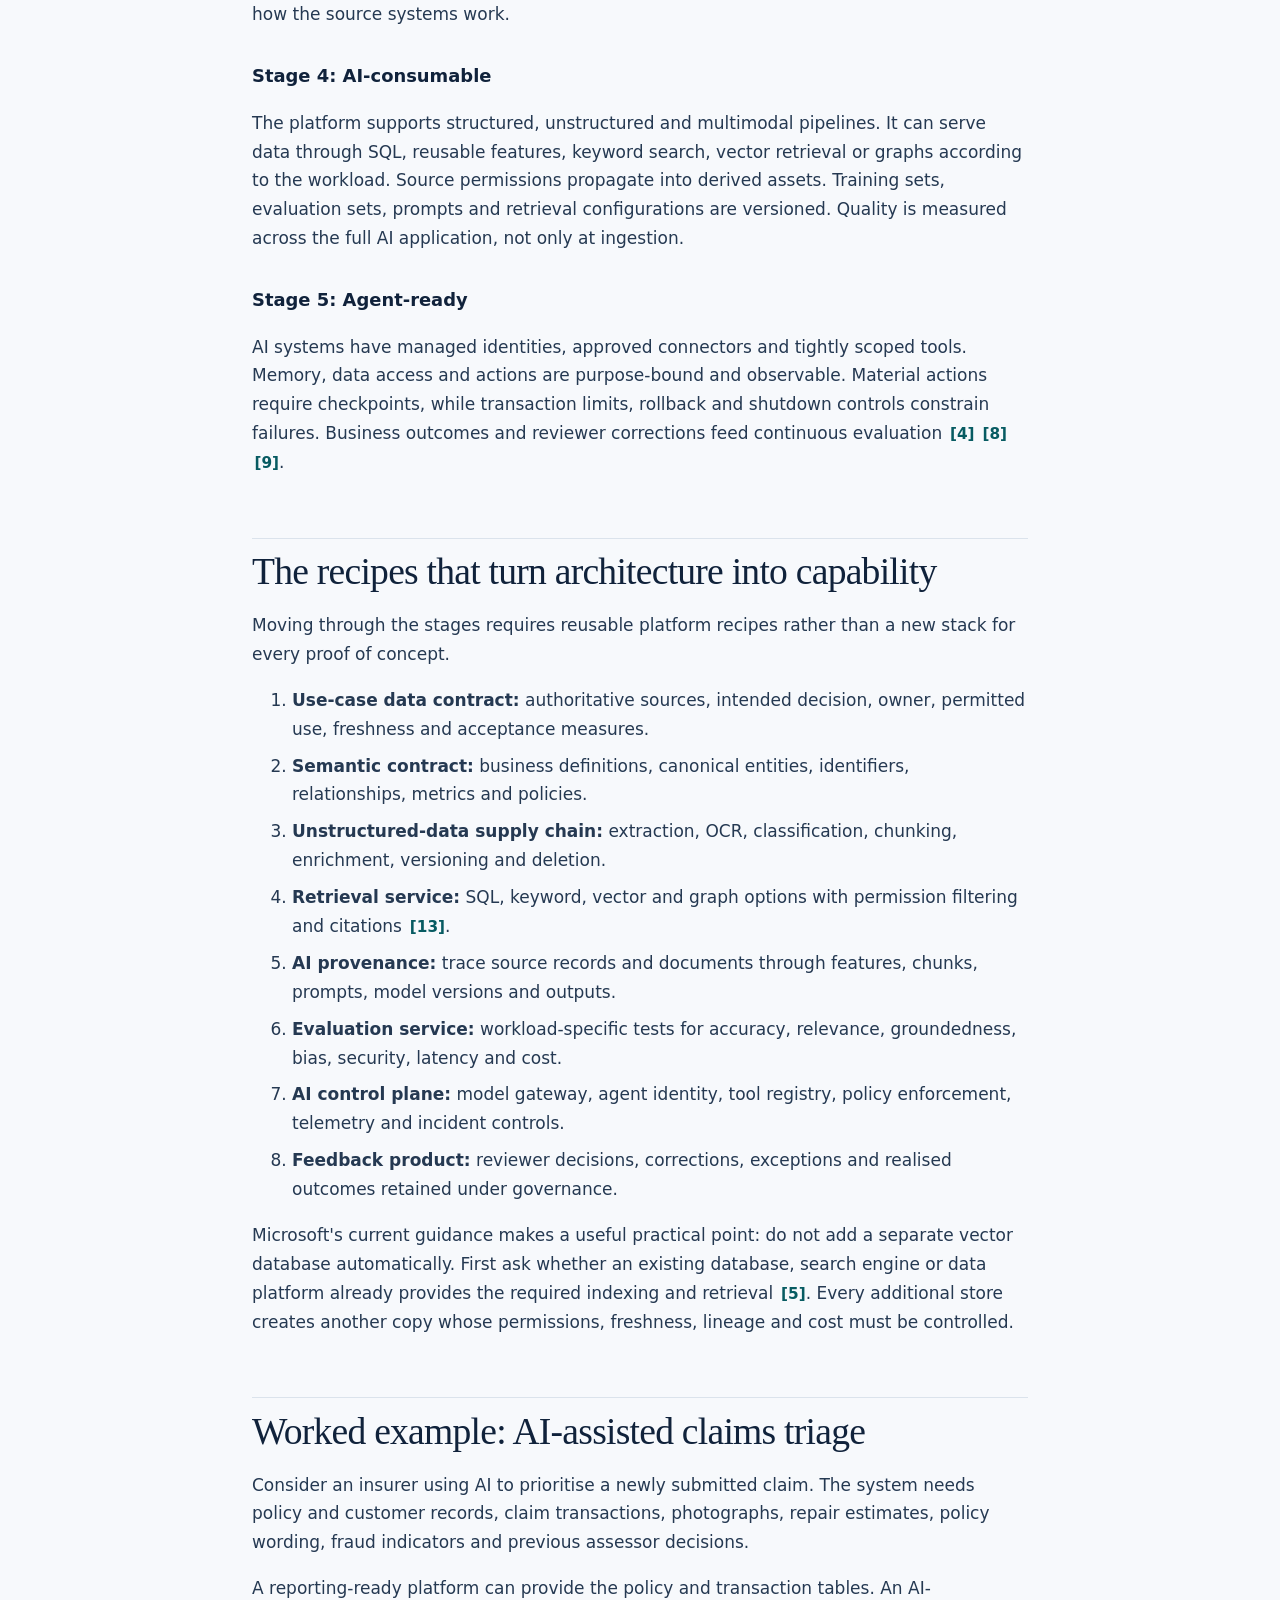
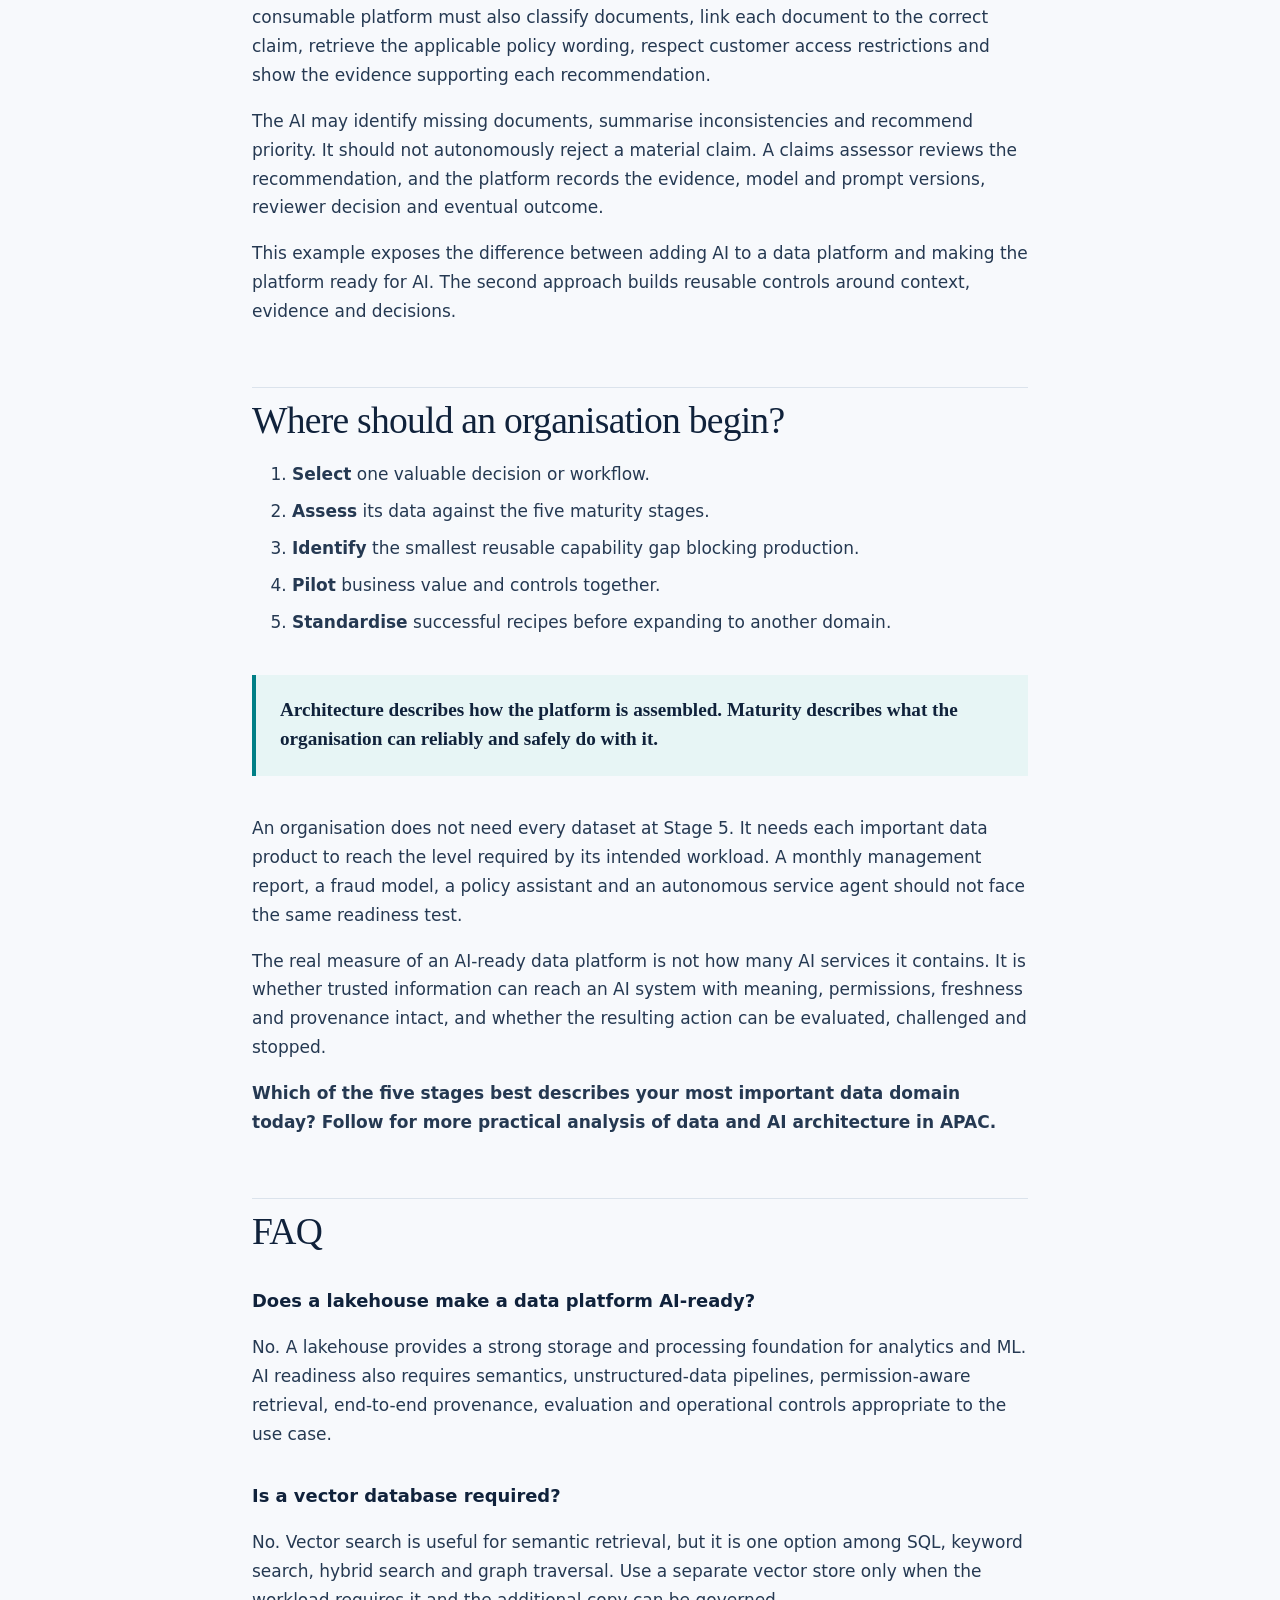
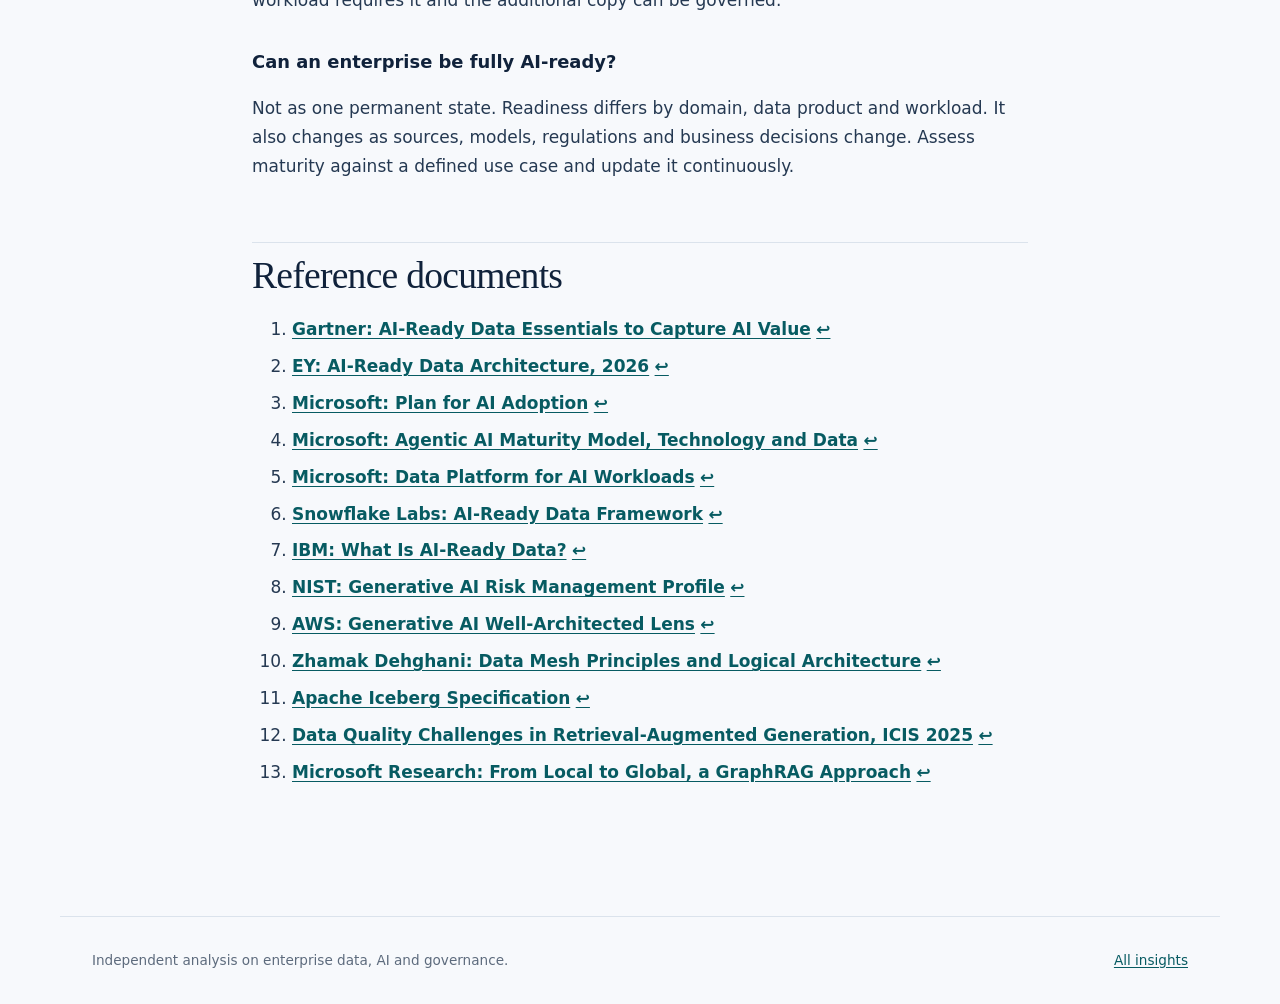
==== commit 8a25aa24: "Place citation numbers before sentence punctuation" ====
--- a/insights/ai-ready-data-platform/index.html
+++ b/insights/ai-ready-data-platform/index.html
@@ -61,11 +61,11 @@
 
       <p>Many organisations have modernised their data estate and still struggle to move AI experiments into production. The problem is not always the model. It is often the distance between data that is good enough for reporting and data that is suitable for a particular AI decision.</p>
 
-      <p>That distinction matters. Gartner argues that data cannot be made AI-ready in general or in advance. Its fitness depends on the use case. <a class="citation" id="cite-1" href="#ref-1" aria-label="Reference 1">[1]</a> A forecasting model needs representative history and labels. Retrieval-augmented generation needs current documents, effective chunking and reliable citations. An agent that changes a customer record needs governed tools, identity and action limits.</p>
+      <p>That distinction matters. Gartner argues that data cannot be made AI-ready in general or in advance. Its fitness depends on the use case <a class="citation" id="cite-1" href="#ref-1" aria-label="Reference 1">[1]</a>. A forecasting model needs representative history and labels. Retrieval-augmented generation needs current documents, effective chunking and reliable citations. An agent that changes a customer record needs governed tools, identity and action limits.</p>
 
       <p>The practical question is therefore not, "Do we have an AI-ready platform?" It is, "For this use case, can the platform provide the right information with its meaning, permissions, freshness and provenance intact?"</p>
 
-      <p>This use-case-specific view is also reflected in current AI-ready data frameworks from Snowflake Labs and IBM. <a class="citation" id="cite-6" href="#ref-6" aria-label="Reference 6">[6]</a> <a class="citation" id="cite-7" href="#ref-7" aria-label="Reference 7">[7]</a></p>
+      <p>This use-case-specific view is also reflected in current AI-ready data frameworks from Snowflake Labs and IBM <a class="citation" id="cite-6" href="#ref-6" aria-label="Reference 6">[6]</a> <a class="citation" id="cite-7" href="#ref-7" aria-label="Reference 7">[7]</a>.</p>
 
       <h2>First, separate the architecture patterns</h2>
       <p>The usual comparison between warehouse, lakehouse, mesh and fabric combines concepts that solve different problems.</p>
@@ -74,9 +74,9 @@
 
       <p><strong>Data lakes</strong> provide flexible and economical storage for diverse data. Without strong metadata, ownership and quality controls, that flexibility can produce a large collection of assets that few people understand or trust.</p>
 
-      <p><strong>Lakehouses</strong> add table management, transactions and governance to object storage, supporting BI, engineering and machine learning on a shared foundation. Open table formats can also improve reproducibility through versioned snapshots. <a class="citation" id="cite-11" href="#ref-11" aria-label="Reference 11">[11]</a> A lakehouse is a strong technical foundation, but it does not automatically supply business semantics, permission-aware retrieval or AI evaluation.</p>
+      <p><strong>Lakehouses</strong> add table management, transactions and governance to object storage, supporting BI, engineering and machine learning on a shared foundation. Open table formats can also improve reproducibility through versioned snapshots <a class="citation" id="cite-11" href="#ref-11" aria-label="Reference 11">[11]</a>. A lakehouse is a strong technical foundation, but it does not automatically supply business semantics, permission-aware retrieval or AI evaluation.</p>
 
-      <p><strong>Data mesh</strong> is primarily an operating model. Its four original principles are domain ownership, data as a product, self-service infrastructure and federated computational governance. <a class="citation" id="cite-10" href="#ref-10" aria-label="Reference 10">[10]</a> It can improve context and accountability, but decentralisation without shared standards can create incompatible products.</p>
+      <p><strong>Data mesh</strong> is primarily an operating model. Its four original principles are domain ownership, data as a product, self-service infrastructure and federated computational governance <a class="citation" id="cite-10" href="#ref-10" aria-label="Reference 10">[10]</a>. It can improve context and accountability, but decentralisation without shared standards can create incompatible products.</p>
 
       <p><strong>Data fabric</strong> is an integration and metadata pattern spanning distributed systems. It can help organisations discover, connect and govern data without moving everything into one store. Its value depends on active metadata and enforceable policies, not a new catalogue interface.</p>
 
@@ -97,10 +97,10 @@
         <li><strong>No governed feedback loop.</strong> Human corrections and eventual business outcomes are rarely retained as evaluation data.</li>
       </ol>
 
-      <p>A 2025 research study based on interviews with 16 practitioners identified 26 data-quality challenges across extraction, transformation, search and generation in RAG systems. <a class="citation" id="cite-12" href="#ref-12" aria-label="Reference 12">[12]</a> The important lesson is that quality problems change as data moves through the pipeline. Testing only the source table is not enough.</p>
+      <p>A 2025 research study based on interviews with 16 practitioners identified 26 data-quality challenges across extraction, transformation, search and generation in RAG systems <a class="citation" id="cite-12" href="#ref-12" aria-label="Reference 12">[12]</a>. The important lesson is that quality problems change as data moves through the pipeline. Testing only the source table is not enough.</p>
 
       <h2>Five stages of an AI-ready data platform</h2>
-      <p>The following maturity model synthesises recent guidance from Gartner, EY, Microsoft, NIST and current RAG research. <a class="citation" id="cite-2" href="#ref-2" aria-label="Reference 2">[2]</a> <a class="citation" id="cite-3" href="#ref-3" aria-label="Reference 3">[3]</a> It is not a claim that every organisation follows one linear journey. Different domains can sit at different stages.</p>
+      <p>The following maturity model synthesises recent guidance from Gartner, EY, Microsoft, NIST and current RAG research <a class="citation" id="cite-2" href="#ref-2" aria-label="Reference 2">[2]</a> <a class="citation" id="cite-3" href="#ref-3" aria-label="Reference 3">[3]</a>. It is not a claim that every organisation follows one linear journey. Different domains can sit at different stages.</p>
 
       <p><img src="/assets/images/ai-ready-five-stages.svg" alt="Five stages of AI-ready data platform maturity from fragmented data to controlled AI agents"></p>
 
@@ -117,7 +117,7 @@
       <p>The platform supports structured, unstructured and multimodal pipelines. It can serve data through SQL, reusable features, keyword search, vector retrieval or graphs according to the workload. Source permissions propagate into derived assets. Training sets, evaluation sets, prompts and retrieval configurations are versioned. Quality is measured across the full AI application, not only at ingestion.</p>
 
       <h3>Stage 5: Agent-ready</h3>
-      <p>AI systems have managed identities, approved connectors and tightly scoped tools. Memory, data access and actions are purpose-bound and observable. Material actions require checkpoints, while transaction limits, rollback and shutdown controls constrain failures. Business outcomes and reviewer corrections feed continuous evaluation. <a class="citation" id="cite-4" href="#ref-4" aria-label="Reference 4">[4]</a> <a class="citation" id="cite-8" href="#ref-8" aria-label="Reference 8">[8]</a> <a class="citation" id="cite-9" href="#ref-9" aria-label="Reference 9">[9]</a></p>
+      <p>AI systems have managed identities, approved connectors and tightly scoped tools. Memory, data access and actions are purpose-bound and observable. Material actions require checkpoints, while transaction limits, rollback and shutdown controls constrain failures. Business outcomes and reviewer corrections feed continuous evaluation <a class="citation" id="cite-4" href="#ref-4" aria-label="Reference 4">[4]</a> <a class="citation" id="cite-8" href="#ref-8" aria-label="Reference 8">[8]</a> <a class="citation" id="cite-9" href="#ref-9" aria-label="Reference 9">[9]</a>.</p>
 
       <h2>The recipes that turn architecture into capability</h2>
       <p>Moving through the stages requires reusable platform recipes rather than a new stack for every proof of concept.</p>
@@ -126,14 +126,14 @@
         <li><strong>Use-case data contract:</strong> authoritative sources, intended decision, owner, permitted use, freshness and acceptance measures.</li>
         <li><strong>Semantic contract:</strong> business definitions, canonical entities, identifiers, relationships, metrics and policies.</li>
         <li><strong>Unstructured-data supply chain:</strong> extraction, OCR, classification, chunking, enrichment, versioning and deletion.</li>
-        <li><strong>Retrieval service:</strong> SQL, keyword, vector and graph options with permission filtering and citations. <a class="citation" id="cite-13" href="#ref-13" aria-label="Reference 13">[13]</a></li>
+        <li><strong>Retrieval service:</strong> SQL, keyword, vector and graph options with permission filtering and citations <a class="citation" id="cite-13" href="#ref-13" aria-label="Reference 13">[13]</a>.</li>
         <li><strong>AI provenance:</strong> trace source records and documents through features, chunks, prompts, model versions and outputs.</li>
         <li><strong>Evaluation service:</strong> workload-specific tests for accuracy, relevance, groundedness, bias, security, latency and cost.</li>
         <li><strong>AI control plane:</strong> model gateway, agent identity, tool registry, policy enforcement, telemetry and incident controls.</li>
         <li><strong>Feedback product:</strong> reviewer decisions, corrections, exceptions and realised outcomes retained under governance.</li>
       </ol>
 
-      <p>Microsoft's current guidance makes a useful practical point: do not add a separate vector database automatically. First ask whether an existing database, search engine or data platform already provides the required indexing and retrieval. <a class="citation" id="cite-5" href="#ref-5" aria-label="Reference 5">[5]</a> Every additional store creates another copy whose permissions, freshness, lineage and cost must be controlled.</p>
+      <p>Microsoft's current guidance makes a useful practical point: do not add a separate vector database automatically. First ask whether an existing database, search engine or data platform already provides the required indexing and retrieval <a class="citation" id="cite-5" href="#ref-5" aria-label="Reference 5">[5]</a>. Every additional store creates another copy whose permissions, freshness, lineage and cost must be controlled.</p>
 
       <h2>Worked example: AI-assisted claims triage</h2>
       <p>Consider an insurer using AI to prioritise a newly submitted claim. The system needs policy and customer records, claim transactions, photographs, repair estimates, policy wording, fraud indicators and previous assessor decisions.</p>
--- a/assets/css/style.css
+++ b/assets/css/style.css
@@ -196,9 +196,14 @@
   .feature-card { transition: none; }
 }
 
-.article-shell sup a {
-  margin-left: 0.12rem;
-  font-size: 0.76em;
+.article-shell a.citation {
+  display: inline-block;
+  margin-left: 0.15rem;
+  color: var(--accent-dark);
+  font-size: 0.9em;
+  font-weight: 760;
+  line-height: 1;
   text-decoration: none;
+  white-space: nowrap;
 }
 .article-shell [id^="ref-"] { scroll-margin-top: 1.5rem; }
